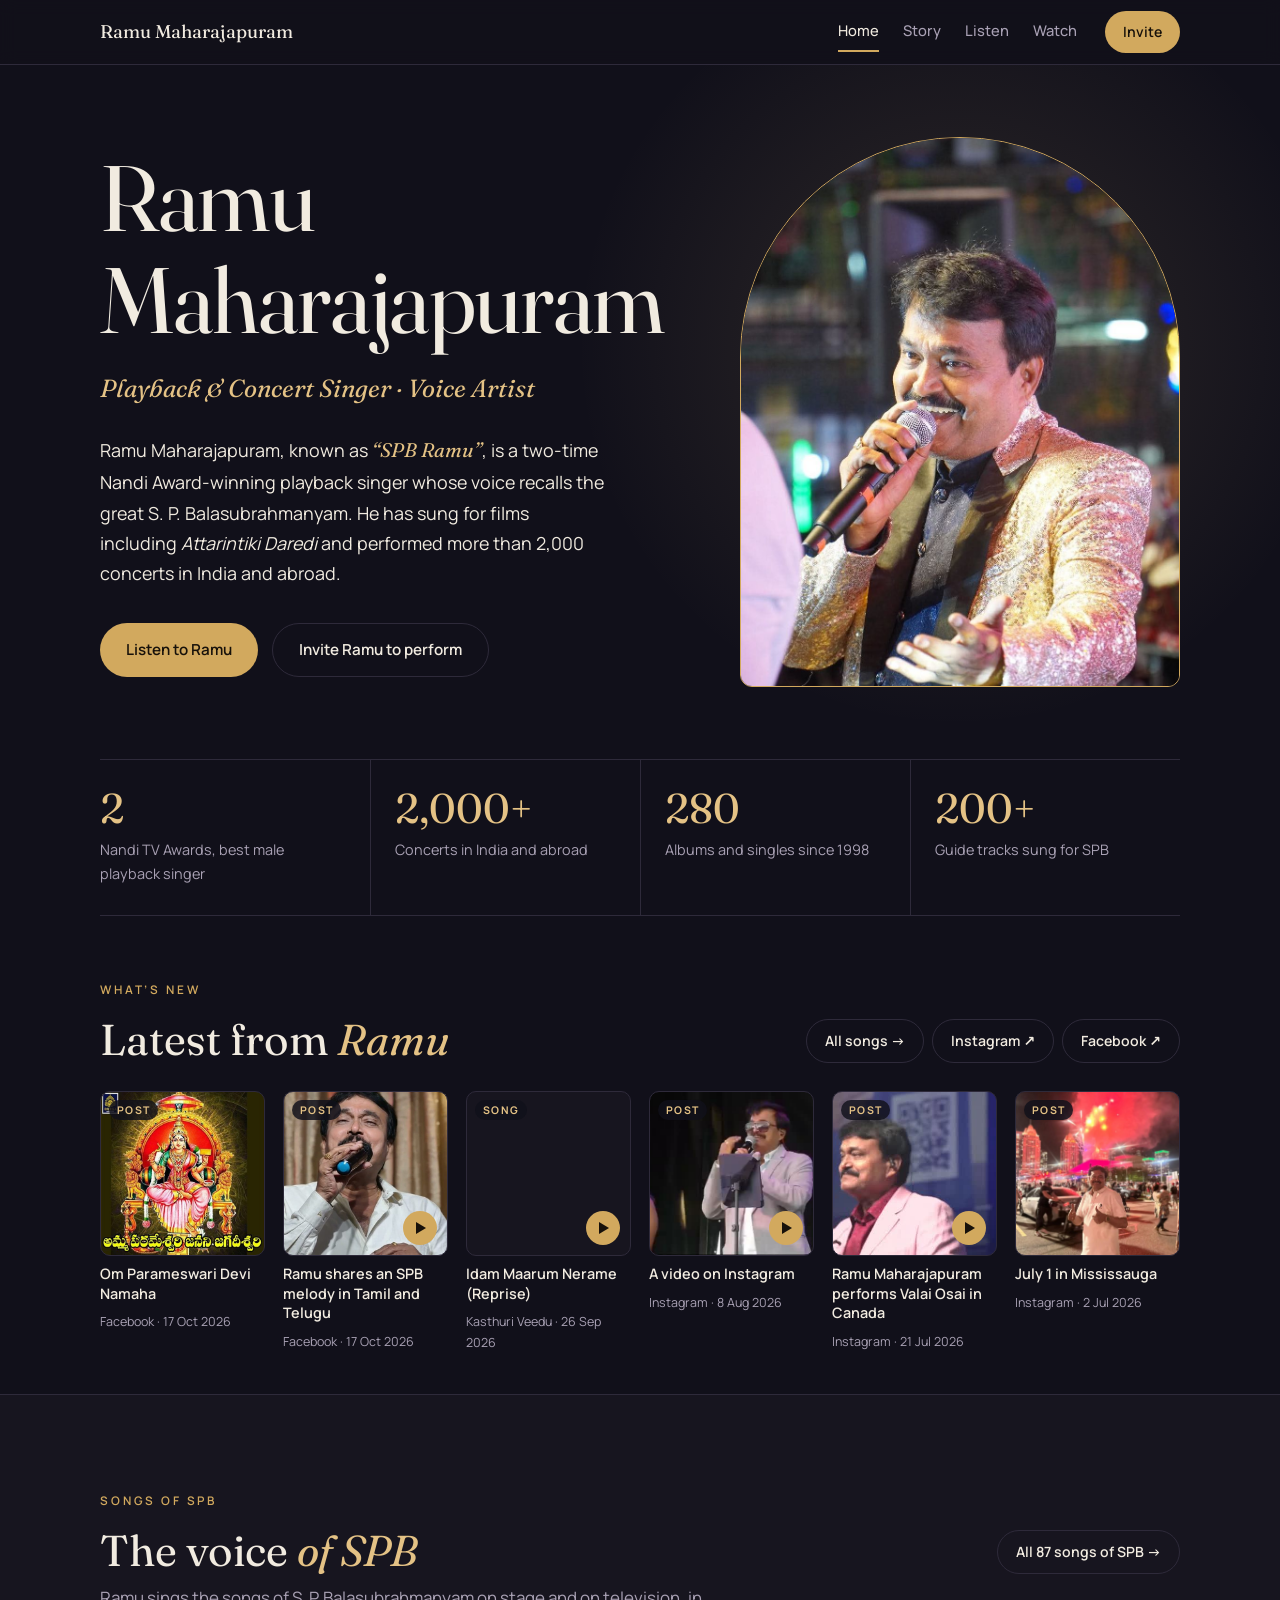
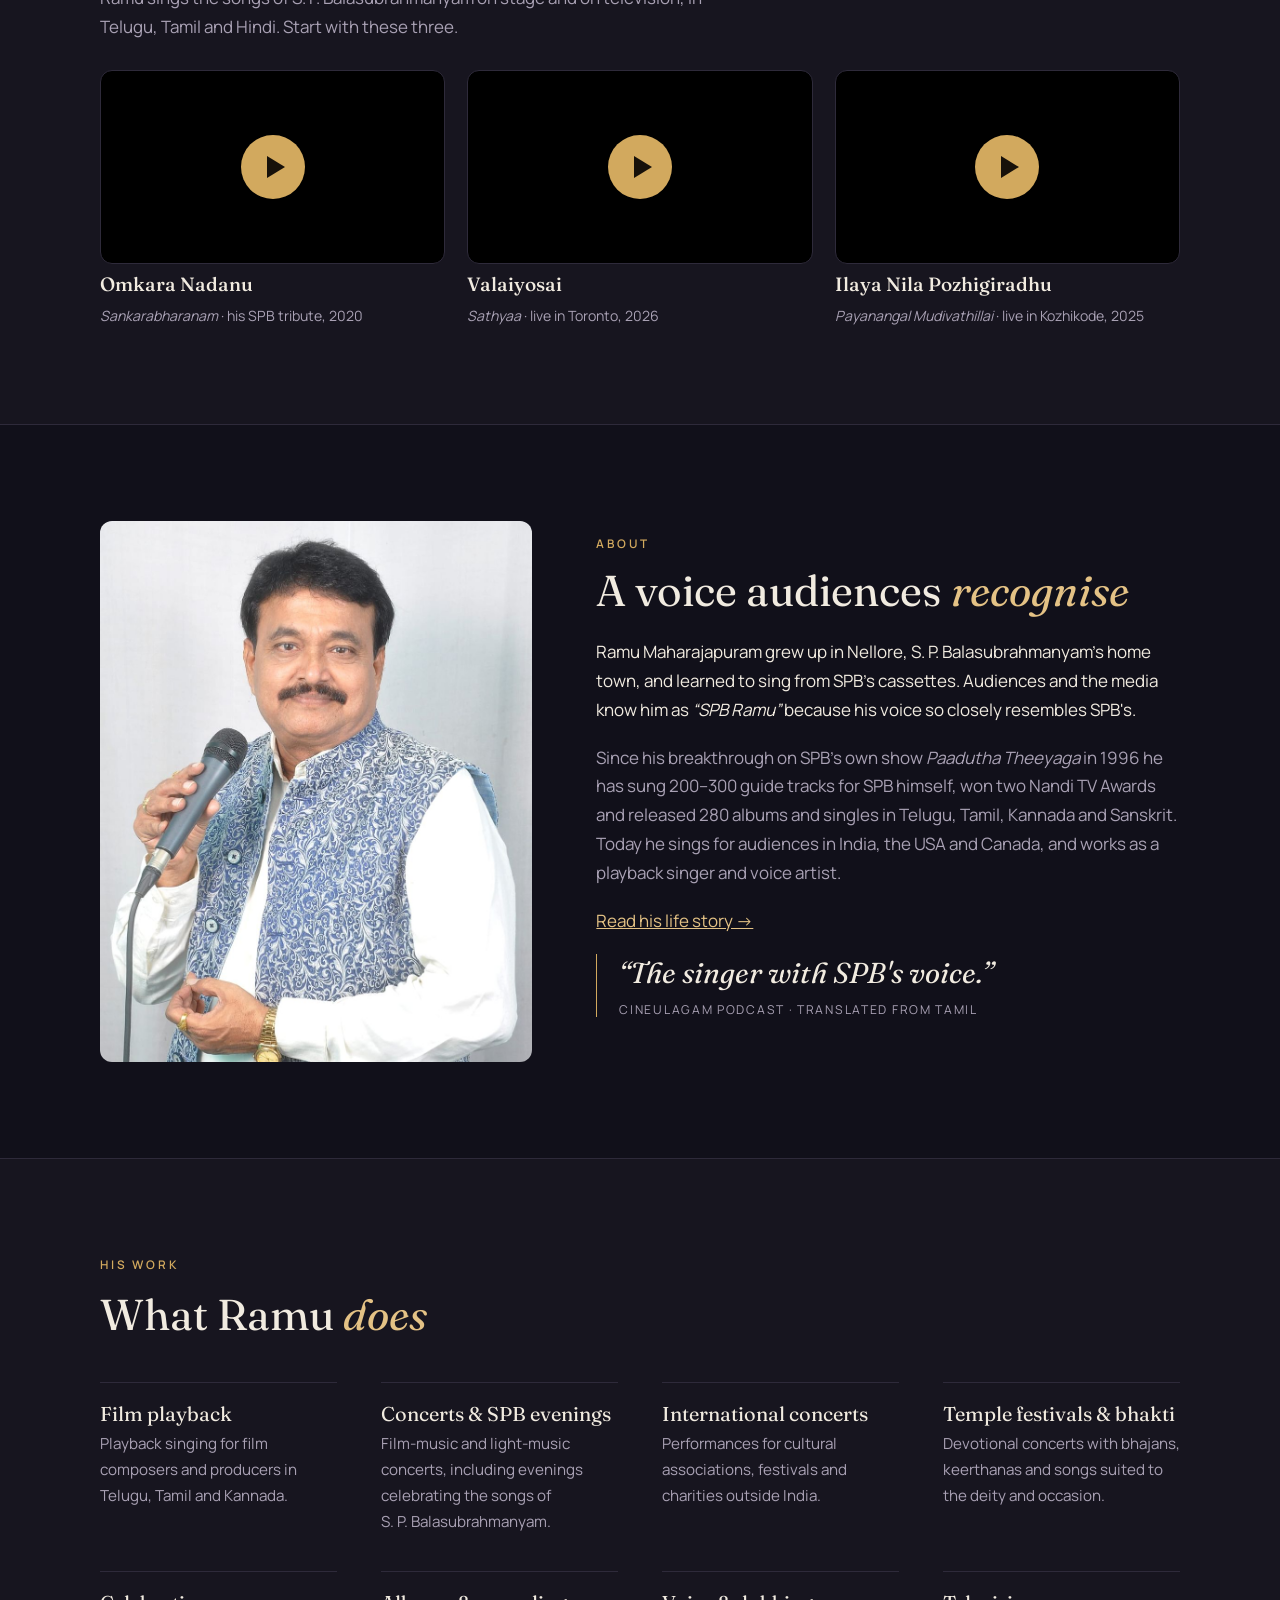
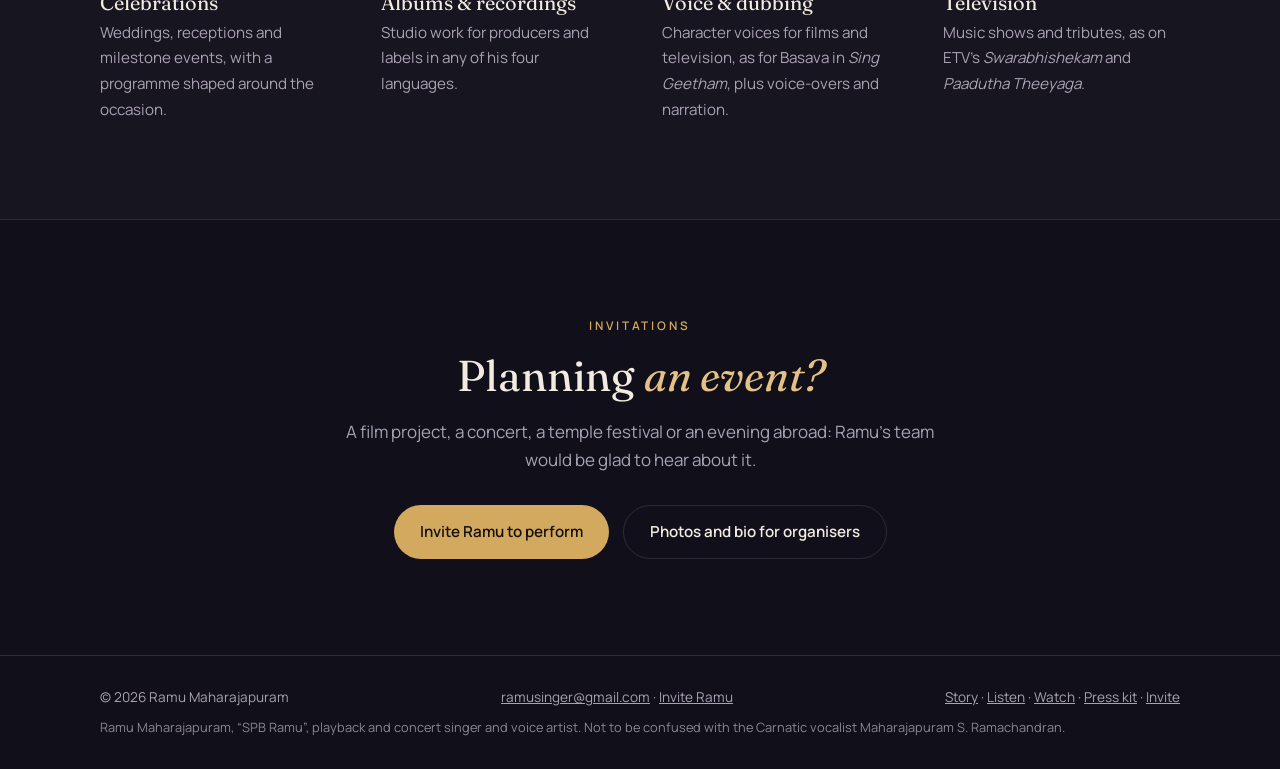
==== docs/index.html @ cd0d3cf2 "Listen → Albums: Play an album or any of its 341 YouTube-released songs in the site player; buttons " ====
<!doctype html>
<html lang="en">
<head>
<meta charset="utf-8">
<meta name="viewport" content="width=device-width, initial-scale=1, viewport-fit=cover">
<title>Ramu Maharajapuram (SPB Ramu) · Playback &amp; Concert Singer</title>
<meta name="description" content="Ramu Maharajapuram, known as “SPB Ramu”, is a two-time Nandi Award-winning playback singer whose voice recalls the great S. P. Balasubrahmanyam. He has sung for films including Attarintiki Daredi and performed more than 2,000 concerts in India and abroad.">
<link rel="canonical" href="https://ramumaharajapuram.com/">
<meta name="robots" content="index, follow, max-image-preview:large">
<meta property="og:title" content="Ramu Maharajapuram (SPB Ramu) · Playback &amp; Concert Singer">
<meta property="og:url" content="https://ramumaharajapuram.com/">
<meta property="og:site_name" content="Ramu Maharajapuram">
<meta property="og:locale" content="en_IN">
<meta property="og:description" content="Ramu Maharajapuram, known as “SPB Ramu”, is a two-time Nandi Award-winning playback singer whose voice recalls the great S. P. Balasubrahmanyam. He has sung for films including Attarintiki Daredi and performed more than 2,000 concerts in India and abroad.">
<meta name="twitter:description" content="Ramu Maharajapuram, known as “SPB Ramu”, is a two-time Nandi Award-winning playback singer whose voice recalls the great S. P. Balasubrahmanyam. He has sung for films including Attarintiki Daredi and performed more than 2,000 concerts in India and abroad.">
<meta name="twitter:card" content="summary_large_image">
<meta name="twitter:title" content="Ramu Maharajapuram (SPB Ramu) · Playback &amp; Concert Singer">
<meta name="twitter:image" content="https://ramumaharajapuram.com/media/stage-orange.jpg">
<meta property="og:type" content="website">
<meta property="og:image" content="https://ramumaharajapuram.com/media/stage-orange.jpg">
<meta name="theme-color" content="#11101a">
<link rel="icon" href="data:image/svg+xml,%3Csvg xmlns='http://www.w3.org/2000/svg' viewBox='0 0 64 64'%3E%3Crect width='64' height='64' rx='14' fill='%2311101a'/%3E%3Ctext x='32' y='43' font-family='Georgia,serif' font-size='30' text-anchor='middle' fill='%23d2a95e'%3ERM%3C/text%3E%3C/svg%3E">
<link rel="preconnect" href="https://fonts.googleapis.com">
<link rel="preconnect" href="https://fonts.gstatic.com" crossorigin>
<link href="https://fonts.googleapis.com/css2?family=Fraunces:ital,opsz,wght@0,9..144,400;0,9..144,500;1,9..144,400&family=Manrope:wght@400;500;600&family=Noto+Sans+Kannada:wght@500&family=Noto+Sans+Tamil:wght@500&family=Noto+Sans+Telugu:wght@500&display=swap" rel="stylesheet">
<link rel="stylesheet" href="site.css?v=233c1044d2">
<script type="application/ld+json">
{
  "@context": "https://schema.org",
  "@graph": [
    {
      "@type": "WebSite",
      "@id": "https://ramumaharajapuram.com/#website",
      "url": "https://ramumaharajapuram.com/",
      "name": "Ramu Maharajapuram",
      "inLanguage": "en"
    },
    {
      "@type": "Person",
      "@id": "https://ramumaharajapuram.com/#ramu",
      "name": "Ramu Maharajapuram",
      "alternateName": ["Maharajapuram Ramu", "SPB Ramu", "Singer Ramu", "M. Ramu", "రాము మహారాజపురం", "ராமு மகாராஜபுரம்"],
      "jobTitle": ["Playback singer", "Concert singer", "Voice artist"],
      "description": "Ramu Maharajapuram, known as “SPB Ramu”, is a two-time Nandi Award-winning playback singer whose voice recalls the great S. P. Balasubrahmanyam. He has sung for films including Attarintiki Daredi and performed more than 2,000 concerts in India and abroad.",
      "url": "https://ramumaharajapuram.com/",
      "image": "https://ramumaharajapuram.com/media/portrait.jpg",
      "email": "mailto:ramusinger@gmail.com",
      "homeLocation": { "@type": "Place", "name": "Chennai, Tamil Nadu, India" },
      "knowsLanguage": ["te", "ta", "kn", "sa"],
      "award": [
        "Nandi TV Award for Best Male Playback Singer, award-year 2001 (serial Mano Yagnam)",
        "Nandi TV Award for Best Male Playback Singer, award-year 2007 (title song of Thrisoolam)"
      ],
      "sameAs": [
        "https://open.spotify.com/artist/4FkR98ujjUWQRrvFCn9YeV",
        "https://music.apple.com/gb/artist/maharajapuram-ramu/1382880352",
        "https://www.jiosaavn.com/artist/maharajapuram-ramu-songs/CKus1x7BFic_",
        "https://www.jiosaavn.com/artist/ramu-maharajapuram-songs/8tLMJKNGNWk_",
        "https://www.deezer.com/artist/14754839",
        "https://music.youtube.com/channel/UCYafz75mr_9nUnjy5IqgQbA",
        "https://gaana.com/artist/maharajapuram-ramu"
      ]
    }
  ]
}
</script>
</head>
<body>

<header class="bar">
  <div class="wrap bar-inner">
    <a class="mark" href="./">Ramu Maharajapuram</a>
    <nav class="tabs" aria-label="Main">
      <a href="./" aria-current="page">Home</a>
      <a href="life-story/">Story</a>
      <a href="listen/">Listen</a>
      <a href="watch/">Watch</a>
    </nav>
    <a class="btn primary small invite-btn" href="invite/">Invite</a>
  </div>
</header>

<main id="top">
  <section class="hero">
    <div class="wrap">
      <div class="hero-grid">
        <div>
          <h1>Ramu Maharajapuram</h1>
          <p class="role">Playback &amp; Concert Singer · Voice Artist</p>
          <p class="lead hero-bio">Ramu Maharajapuram, known as <b>“SPB Ramu”</b>, is a two-time Nandi Award-winning playback singer whose voice recalls the great S.&nbsp;P.&nbsp;Balasubrahmanyam. He has sung for films including <i>Attarintiki Daredi</i> and performed more than 2,000 concerts in India and abroad.</p>
          <div class="cta">
            <a class="btn primary" href="listen/">Listen to Ramu</a>
            <a class="btn quiet" href="invite/">Invite Ramu to perform</a>
          </div>
        </div>
        <figure class="hero-photo" style="margin:0">
          <img src="media/hero.jpg" alt="Ramu Maharajapuram singing on stage in a gold sequinned jacket" width="933" height="1400" fetchpriority="high">
        </figure>
      </div>
      <div class="stats">
        <div><strong>2</strong><span>Nandi TV Awards, best male playback singer</span></div>
        <div><strong>2,000+</strong><span>Concerts in India and abroad</span></div>
        <div><strong>280</strong><span>Albums and singles since 1998</span></div>
        <div><strong>200+</strong><span>Guide tracks sung for SPB</span></div>
      </div>
    </div>
  </section>

  <!-- WHATSNEW:START -->
  <section class="whatsnew">
    <div class="wrap">
      <div class="latest-head">
        <div><p class="label">What’s new</p><h2>Latest from <em>Ramu</em></h2></div>
        <div class="social-follow"><a class="btn quiet small" href="listen/">All songs →</a><a class="btn quiet small" href="https://www.instagram.com/singerramu_/" target="_blank" rel="noopener">Instagram ↗</a><a class="btn quiet small" href="https://www.facebook.com/1462245236964183" target="_blank" rel="noopener">Facebook ↗</a></div>
      </div>
      <div class="new-grid">
        <a class="new-card" href="https://www.facebook.com/122097271893517415/posts/122097302925517415" target="_blank" rel="noopener"><span class="new-thumb" style="background-image:url(media/social/fb_122097302925517415.jpg)"><span class="new-kind">Post</span></span><span class="new-title">Om Parameswari Devi Namaha</span><span class="new-meta">Facebook · 17 Oct 2026</span></a><a class="new-card" href="https://www.facebook.com/reel/1745074573271025/" target="_blank" rel="noopener"><span class="new-thumb" style="background-image:url(media/social/fb_122097272139517415.jpg)"><span class="new-kind">Post</span><span class="latest-play"></span></span><span class="new-title">Ramu shares an SPB melody in Tamil and Telugu</span><span class="new-meta">Facebook · 17 Oct 2026</span></a><a class="new-card" href="listen/#v=oCViKY8ItSA"><span class="new-thumb" style="background-image:url(https://i.ytimg.com/vi/oCViKY8ItSA/hqdefault.jpg)"><span class="new-kind">Song</span><span class="latest-play"></span></span><span class="new-title">Idam Maarum Nerame (Reprise)</span><span class="new-meta">Kasthuri Veedu · 26 Sep 2026</span></a><a class="new-card" href="https://www.instagram.com/reel/Dbwje9szt2V/" target="_blank" rel="noopener" data-embed="https://www.instagram.com/reel/Dbwje9szt2V/embed/" data-where="Instagram"><span class="new-thumb" style="background-image:url(media/social/ig_18096406175028580.jpg)"><span class="new-kind">Post</span><span class="latest-play"></span></span><span class="new-title">A video on Instagram</span><span class="new-meta">Instagram · 8 Aug 2026</span></a><a class="new-card" href="https://www.instagram.com/reel/DbEk4ZHMzhq/" target="_blank" rel="noopener" data-embed="https://www.instagram.com/reel/DbEk4ZHMzhq/embed/" data-where="Instagram"><span class="new-thumb" style="background-image:url(media/social/ig_17890402587604595.jpg)"><span class="new-kind">Post</span><span class="latest-play"></span></span><span class="new-title">Ramu Maharajapuram performs Valai Osai in Canada</span><span class="new-meta">Instagram · 21 Jul 2026</span></a><a class="new-card" href="https://www.instagram.com/p/DaSsKYfjqcY/" target="_blank" rel="noopener" data-embed="https://www.instagram.com/p/DaSsKYfjqcY/embed/" data-where="Instagram"><span class="new-thumb" style="background-image:url(media/social/ig_18089646791378428.jpg)"><span class="new-kind">Post</span></span><span class="new-title">July 1 in Mississauga</span><span class="new-meta">Instagram · 2 Jul 2026</span></a>
      </div>
    </div>
    <dialog class="social-player" id="social-player" aria-label="Post">
      <div class="social-player-bar"><a id="social-open" target="_blank" rel="noopener">Open ↗</a><button type="button" id="social-close">Close</button></div>
      <div class="social-player-frame" id="social-frame"></div>
    </dialog>
    <script>
    (() => {
      // Tapping an Instagram card opens Instagram's own player here; nothing loads from Instagram until then.
      const dlg = document.getElementById('social-player'), frame = document.getElementById('social-frame'), open = document.getElementById('social-open');
      if (!dlg.showModal) return;
      const shut = () => { frame.replaceChildren(); dlg.close(); };
      document.querySelectorAll('.new-card[data-embed]').forEach((a) => a.addEventListener('click', (e) => {
        e.preventDefault();
        if (window.RP) RP.pause();
        document.querySelectorAll('main video').forEach((v) => v.pause());
        const f = document.createElement('iframe');
        f.src = a.dataset.embed; f.title = a.dataset.where + ' post'; f.allow = 'autoplay; encrypted-media; picture-in-picture; fullscreen'; f.allowFullscreen = true;
        frame.replaceChildren(f); open.href = a.href; open.textContent = 'Open on ' + a.dataset.where + ' ↗';
        dlg.showModal();
      }));
      document.getElementById('social-close').addEventListener('click', shut);
      dlg.addEventListener('click', (e) => { if (e.target === dlg) shut(); });
      dlg.addEventListener('cancel', () => frame.replaceChildren());
    })();
    </script>
  </section>
  <!-- WHATSNEW:END -->

  <section class="spb-feature alt">
    <div class="wrap">
      <div class="latest-head">
        <div><p class="label">Songs of SPB</p><h2>The voice <em>of SPB</em></h2></div>
        <a class="btn quiet small" href="listen/">All 87 songs of SPB →</a>
      </div>
      <p class="lead">Ramu sings the songs of S.&nbsp;P.&nbsp;Balasubrahmanyam on stage and on television, in Telugu, Tamil and Hindi. Start with these three.</p>
      <div class="spb-grid">
        <a class="spb-card" href="listen/#v=DG4554YndKQ" data-i="0"><span class="spb-thumb" style="background-image:url(https://i.ytimg.com/vi/DG4554YndKQ/hqdefault.jpg)"><span class="big-play"></span></span><span class="spb-title">Omkara Nadanu</span><span class="spb-meta"><i>Sankarabharanam</i> · his SPB tribute, 2020</span></a>
        <a class="spb-card" href="listen/#v=8UJLWqp2Ues" data-i="1"><span class="spb-thumb" style="background-image:url(https://i.ytimg.com/vi/8UJLWqp2Ues/hqdefault.jpg)"><span class="big-play"></span></span><span class="spb-title">Valaiyosai</span><span class="spb-meta"><i>Sathyaa</i> · live in Toronto, 2026</span></a>
        <a class="spb-card" href="listen/#v=7xsVZ9crwfE" data-i="2"><span class="spb-thumb" style="background-image:url(https://i.ytimg.com/vi/7xsVZ9crwfE/hqdefault.jpg)"><span class="big-play"></span></span><span class="spb-title">Ilaya Nila Pozhigiradhu</span><span class="spb-meta"><i>Payanangal Mudivathillai</i> · live in Kozhikode, 2025</span></a>
      </div>
    </div>
    <script>
    (() => {
      // Play the three featured songs in the site player (it keeps playing across pages).
      const SONGS = [
        { id: 'DG4554YndKQ', t: 'Omkara Nadanu', a: 'Sankarabharanam · SPB tribute, 2020', l: { ytmusic: 'https://music.youtube.com/watch?v=DG4554YndKQ' } },
        { id: '8UJLWqp2Ues', t: 'Valaiyosai', a: 'Sathyaa · Live in Toronto, 2026', l: { ytmusic: 'https://music.youtube.com/watch?v=8UJLWqp2Ues' } },
        { id: '7xsVZ9crwfE', t: 'Ilaya Nila Pozhigiradhu', a: 'Payanangal Mudivathillai · Live in Kozhikode, 2025', l: { ytmusic: 'https://music.youtube.com/watch?v=7xsVZ9crwfE' } }
      ];
      document.querySelectorAll('.spb-card').forEach((a) => a.addEventListener('click', (e) => {
        if (!window.RP) return;
        e.preventDefault();
        RP.play(SONGS, +a.dataset.i);
      }));
    })();
    </script>
  </section>

  <section id="about">
    <div class="wrap about">
      <div class="about-photo">
        <img src="media/portrait.jpg" alt="Studio portrait of Ramu Maharajapuram holding a microphone" width="929" height="1400" loading="lazy">
      </div>
      <div>
        <p class="label">About</p>
        <h2>A voice audiences <em>recognise</em></h2>
        <p style="margin-top:24px">Ramu Maharajapuram grew up in Nellore, S.&nbsp;P.&nbsp;Balasubrahmanyam's home town, and learned to sing from SPB's cassettes. Audiences and the media know him as <i>“SPB Ramu”</i> because his voice so closely resembles SPB's.</p>
        <p class="muted">Since his breakthrough on SPB's own show <i>Paadutha Theeyaga</i> in 1996 he has sung 200–300 guide tracks for SPB himself, won two Nandi TV Awards and released 280 albums and singles in Telugu, Tamil, Kannada and Sanskrit. Today he sings for audiences in India, the USA and Canada, and works as a playback singer and voice artist.</p>
        <p class="muted"><a href="life-story/">Read his life story →</a></p>
        <p class="pull">“The singer with SPB's voice.”<small>Cineulagam Podcast · translated from Tamil</small></p>
      </div>
    </div>
  </section>

  <section class="alt">
    <div class="wrap">
      <p class="label">His work</p>
      <h2>What Ramu <em>does</em></h2>
      <div class="perf">
        <!-- SERVICES:START --><article><h3>Film playback</h3><p>Playback singing for film composers and producers in Telugu, Tamil and Kannada.</p></article><article><h3>Concerts &amp; SPB evenings</h3><p>Film-music and light-music concerts, including evenings celebrating the songs of S.&nbsp;P.&nbsp;Balasubrahmanyam.</p></article><article><h3>International concerts</h3><p>Performances for cultural associations, festivals and charities outside India.</p></article><article><h3>Temple festivals &amp; bhakti</h3><p>Devotional concerts with bhajans, keerthanas and songs suited to the deity and occasion.</p></article><article><h3>Celebrations</h3><p>Weddings, receptions and milestone events, with a programme shaped around the occasion.</p></article><article><h3>Albums &amp; recordings</h3><p>Studio work for producers and labels in any of his four languages.</p></article><article><h3>Voice &amp; dubbing</h3><p>Character voices for films and television, as for Basava in <i>Sing Geetham</i>, plus voice-overs and narration.</p></article><article><h3>Television</h3><p>Music shows and tributes, as on ETV&rsquo;s <i>Swarabhishekam</i> and <i>Paadutha Theeyaga</i>.</p></article><!-- SERVICES:END -->
      </div>
    </div>
  </section>

  <section class="cta-band">
    <div class="wrap">
      <p class="label">Invitations</p>
      <h2>Planning <em>an event?</em></h2>
      <p class="lead">A film project, a concert, a temple festival or an evening abroad: Ramu's team would be glad to hear about it.</p>
      <div class="cta">
        <a class="btn primary" href="invite/">Invite Ramu to perform</a>
        <a class="btn quiet" href="invite/#press">Photos and bio for organisers</a>
      </div>
    </div>
  </section>
</main>

<footer>
  <div class="wrap">
    <span>© <span id="yr">2026</span> Ramu Maharajapuram</span>
    <span><a href="mailto:ramusinger@gmail.com">ramusinger@gmail.com</a> · <a href="invite/">Invite Ramu</a></span>
    <span><a href="life-story/">Story</a> · <a href="listen/">Listen</a> · <a href="watch/">Watch</a> · <a href="invite/#press">Press kit</a> · <a href="invite/">Invite</a></span>
    <span class="disamb">Ramu Maharajapuram, “SPB Ramu”, playback and concert singer and voice artist. Not to be confused with the Carnatic vocalist Maharajapuram S. Ramachandran.</span>
  </div>
</footer>

<script src="app.js?v=c179511a2b"></script>
<script>
document.getElementById('yr').textContent = new Date().getFullYear();
</script>
<script src="news-config.js?v=1198b047ef"></script>
<script src="news.js?v=185da6b54f" defer></script>
</body>
</html>
---- docs/site.css ----
/* Layout: an artist's official page. Quiet night palette, real stage photography leads, the artist is introduced before any invitation. Gold used sparingly. */
:root {
  --night: #11101a;
  --night-2: #17151f;
  --panel: #1e1b28;
  --line: #2e2a3a;
  --text: #f1ebe0;
  --muted: #a9a1b4;
  --gold: #d2a95e;
  --gold-hi: #e4c285;
  --on-gold: #17110a;
  --display: "Fraunces", Georgia, "Times New Roman", serif;
  --body: "Manrope", system-ui, -apple-system, "Segoe UI", sans-serif;
  --radius: 12px;
  color-scheme: dark;
}
* { box-sizing: border-box; }
html { scroll-behavior: smooth; scroll-padding-top: 76px; }
@media (prefers-reduced-motion: reduce) { html { scroll-behavior: auto; } * { transition: none !important; } }
body { margin: 0; background: var(--night); color: var(--text); font: 17px/1.7 var(--body); -webkit-font-smoothing: antialiased; }
img, video { max-width: 100%; height: auto; display: block; }
a { color: var(--gold-hi); }
a:focus-visible, button:focus-visible { outline: 2px solid var(--gold-hi); outline-offset: 3px; border-radius: 6px; }
.wrap { max-width: 1120px; margin: 0 auto; padding-inline: 20px; }
h1, h2, h3 { font-family: var(--display); font-weight: 400; line-height: 1.1; margin: 0; text-wrap: balance; }
h2 { font-size: clamp(1.9rem, 4vw, 2.7rem); }
h2 em { font-style: italic; color: var(--gold-hi); }
.label { font-size: .74rem; letter-spacing: .24em; text-transform: uppercase; color: var(--gold); font-weight: 600; margin: 0 0 16px; }
.lead { color: var(--muted); max-width: 62ch; margin: 18px 0 0; }
section { padding-block: 96px; }
.alt { background: var(--night-2); border-block: 1px solid var(--line); }

/* BAR */
.bar { position: sticky; top: env(safe-area-inset-top, 0px); z-index: 20; background: rgba(17,16,26,.94); backdrop-filter: blur(8px); border-bottom: 1px solid var(--line); }
.bar-inner { display: flex; align-items: center; justify-content: space-between; gap: 12px; height: 64px; }
.mark { font-family: var(--display); font-size: 1.15rem; color: var(--text); text-decoration: none; white-space: nowrap; overflow: hidden; text-overflow: ellipsis; min-width: 0; }
.bar-links { display: flex; align-items: center; gap: 24px; }
.bar-links a.plain { color: var(--muted); text-decoration: none; font-size: .9rem; }
.bar-links a.plain:hover { color: var(--text); }

.btn { display: inline-flex; align-items: center; gap: 10px; padding: 13px 26px; border-radius: 999px; font-weight: 600; text-decoration: none; font-size: .95rem; transition: background .15s, border-color .15s; white-space: nowrap; }
.btn.primary { background: var(--gold); color: var(--on-gold); }
.btn.primary:hover { background: var(--gold-hi); }
.btn.quiet { border: 1px solid var(--line); color: var(--text); }
.btn.quiet:hover { border-color: var(--gold); }
.btn.small { padding: 9px 18px; font-size: .88rem; }

/* HERO */
.hero { padding-block: 72px 0; position: relative; overflow: hidden; }
.hero::before { content: ""; position: absolute; right: -10%; top: -20%; width: 900px; height: 900px;
  background: radial-gradient(circle, rgba(228,194,133,.14), transparent 60%); pointer-events: none; }
.hero-grid { position: relative; display: grid; grid-template-columns: 1.15fr 1fr; gap: 56px; align-items: center; }
.hero-grid > * { min-width: 0; }
.hero h1 { font-size: clamp(3rem, 7.5vw, 5.8rem); letter-spacing: -.015em; }
.hero .role { font-family: var(--display); font-style: italic; font-size: clamp(1.2rem, 2.4vw, 1.55rem); color: var(--gold-hi); margin: 16px 0 0; }
.hero .known { margin: 24px 0 0; color: var(--text); font-size: 1.05rem; }
.hero .known b { font-family: var(--display); font-weight: 400; font-style: italic; color: var(--gold-hi); font-size: 1.2em; }
.hero .lead { margin-top: 12px; }
.hero .cta { display: flex; gap: 14px; flex-wrap: wrap; margin-top: 34px; }
.hero-photo { position: relative; justify-self: end; width: min(440px, 100%); }
.hero-photo img { width: 100%; aspect-ratio: 4/5; object-fit: cover; object-position: 50% 62%; border-radius: 220px 220px var(--radius) var(--radius); border: 1px solid var(--gold); }
.hero-photo figcaption { position: absolute; right: 16px; bottom: 14px; font-size: .74rem; color: var(--muted); background: rgba(17,16,26,.75); padding: 4px 10px; border-radius: 999px; }

.stats { position: relative; margin-top: 72px; display: grid; grid-template-columns: repeat(4, 1fr); border-top: 1px solid var(--line); border-bottom: 1px solid var(--line); }
.stats div { padding: 28px 24px; border-left: 1px solid var(--line); }
.stats div:first-child { border-left: 0; padding-left: 0; }
.stats strong { display: block; font-family: var(--display); font-weight: 400; font-size: clamp(1.9rem, 3.4vw, 2.6rem); line-height: 1; color: var(--gold-hi); font-variant-numeric: tabular-nums; }
.stats span { display: block; margin-top: 8px; color: var(--muted); font-size: .9rem; }

/* ABOUT */
.about { display: grid; grid-template-columns: 1fr 1.35fr; gap: 64px; align-items: center; }
.about > * { min-width: 0; }
.about-photo img { width: 100%; aspect-ratio: 4/5; object-fit: cover; object-position: 50% 15%; border-radius: var(--radius); }
.about p { margin: 0 0 1.1em; }
.about p.muted { color: var(--muted); }
.pull { font-family: var(--display); font-style: italic; font-size: clamp(1.4rem, 2.6vw, 1.8rem); line-height: 1.3; margin: 28px 0 0; padding-left: 22px; border-left: 1px solid var(--gold); }
.pull small { display: block; margin-top: 10px; font-family: var(--body); font-style: normal; font-size: .76rem; letter-spacing: .14em; text-transform: uppercase; color: var(--muted); }

/* LANGUAGES */
.langs { display: grid; grid-template-columns: repeat(3, 1fr); gap: 24px; margin-top: 48px; }
.lang { background: var(--night); border: 1px solid var(--line); border-radius: var(--radius); padding: 32px 28px; min-width: 0; display: flex; flex-direction: column; }
.lang .script { font-size: 2.6rem; line-height: 1.2; color: var(--gold-hi); }
.lang .script.te { font-family: "Noto Sans Telugu", var(--display); }
.lang .script.ta { font-family: "Noto Sans Tamil", var(--display); }
.lang .script.kn { font-family: "Noto Sans Kannada", var(--display); }
.lang h3 { font-size: 1.5rem; margin: 6px 0 4px; }
.lang .tagline { color: var(--muted); font-size: .95rem; margin: 0 0 22px; }
.lang h4 { font-size: .72rem; letter-spacing: .2em; text-transform: uppercase; color: var(--gold); font-weight: 600; margin: 20px 0 8px; }
.lang ul { list-style: none; margin: 0; padding: 0; display: grid; gap: 6px; }
.lang li { font-size: .95rem; }
.lang li i { color: var(--muted); }
.lang .more { margin-top: auto; padding-top: 24px; }
.lang .more a { font-size: .9rem; text-decoration: none; }
.lang .more a:hover { text-decoration: underline; }

/* WATCH */
.watch-row { display: grid; grid-template-columns: repeat(3, 1fr); gap: 24px; margin-top: 44px; }
.watch-tall { display: grid; grid-template-columns: repeat(4, 1fr); gap: 20px; }
.row-title { font-size: 1.4rem; margin: 56px 0 20px; }
.clip { margin: 0; min-width: 0; }
.clip video { width: 100%; background: #000; border-radius: var(--radius); border: 1px solid var(--line); }
.clip.tall video { aspect-ratio: 9/16; object-fit: cover; }
.clip.std video { aspect-ratio: 16/9; object-fit: contain; }
.ext.tall .thumb { aspect-ratio: 9/16; background-position: center 30%; }
.clip figcaption { margin-top: 12px; font-size: .95rem; }
.clip figcaption small { display: block; color: var(--muted); font-size: .85rem; }
.ext { display: flex; flex-direction: column; gap: 12px; text-decoration: none; color: var(--text); min-width: 0; }
.ext .thumb { aspect-ratio: 16/9; border-radius: var(--radius); border: 1px solid var(--line); background: center 25%/cover no-repeat; position: relative; overflow: hidden; transition: border-color .15s; }
.ext .thumb::after { content: ""; position: absolute; inset: 0; background: linear-gradient(180deg, transparent 40%, rgba(17,16,26,.85)); }
.ext:hover .thumb { border-color: var(--gold); }
.ext .badge { position: absolute; left: 14px; bottom: 12px; z-index: 1; font-size: .78rem; letter-spacing: .12em; text-transform: uppercase; color: var(--gold-hi); font-weight: 600; }
.ext .cap small { display: block; color: var(--muted); font-size: .85rem; }
.more-links { display: flex; flex-wrap: wrap; gap: 10px; margin-top: 36px; align-items: center; }
.more-links span { color: var(--muted); font-size: .9rem; margin-right: 6px; }

/* GALLERY */
.gallery { columns: 3 260px; column-gap: 16px; margin-top: 44px; }
.gallery figure { break-inside: avoid; margin: 0 0 16px; position: relative; }
.gallery button { -webkit-appearance: none; appearance: none; all: unset; cursor: zoom-in; display: block; width: 100%; border-radius: var(--radius); overflow: hidden; }
.gallery button:focus-visible { outline: 2px solid var(--gold-hi); outline-offset: 3px; }
.gallery img { width: 100%; transition: transform .4s; }
.gallery button:hover img { transform: scale(1.03); }
.gallery figcaption { font-size: .85rem; color: var(--muted); margin-top: 8px; }

/* LEGENDS + HONOURS */
.split { display: grid; grid-template-columns: 1fr 1.3fr; gap: 64px; align-items: start; }
.split > * { min-width: 0; }
.names { list-style: none; padding: 0; margin: 28px 0 0; display: grid; gap: 0; border-top: 1px solid var(--line); }
.names li { font-family: var(--display); font-size: 1.3rem; padding: 12px 0; border-bottom: 1px solid var(--line); }
.mosaic { display: grid; grid-template-columns: repeat(3, 1fr); gap: 12px; }
.mosaic button { -webkit-appearance: none; appearance: none; all: unset; cursor: zoom-in; display: block; border-radius: 10px; overflow: hidden; }
.mosaic button:focus-visible { outline: 2px solid var(--gold-hi); outline-offset: 3px; }
.mosaic img { width: 100%; aspect-ratio: 1; object-fit: cover; object-position: 50% 25%; transition: transform .4s; }
.mosaic button:hover img { transform: scale(1.04); }
.mosaic .wide { grid-column: span 2; }
.mosaic .wide img { aspect-ratio: 2/1; }
.mosaic .full { grid-column: 1 / -1; }
.mosaic .full img { aspect-ratio: 3/1; object-position: 50% 30%; }
.honours { display: grid; grid-template-columns: repeat(3, 1fr); gap: 24px; margin-top: 44px; }
.honour { margin: 0; min-width: 0; }
.honour button { -webkit-appearance: none; appearance: none; all: unset; cursor: zoom-in; display: block; border-radius: var(--radius); overflow: hidden; }
.honour img { width: 100%; aspect-ratio: 4/3; object-fit: cover; object-position: 50% 25%; }
.honour figcaption { margin-top: 12px; color: var(--muted); font-size: .92rem; }
.award { display: grid; grid-template-columns: auto 1fr; gap: 24px; align-items: center; padding: 28px; border: 1px solid var(--gold); border-radius: var(--radius); margin-top: 32px; }
.award strong { font-family: var(--display); font-weight: 400; font-size: 2.4rem; color: var(--gold-hi); line-height: 1; }
.award p { margin: 0; }
.award p small { display: block; color: var(--muted); }

/* WORLD */
.places { display: flex; flex-wrap: wrap; gap: 10px 28px; margin: 28px 0 0; padding: 0; list-style: none; }
.places li { font-family: var(--display); font-size: 1.6rem; }
.places li::after { content: "·"; color: var(--gold); margin-left: 28px; }
.places li:last-child::after { content: ""; }
.notes { list-style: none; padding: 0; margin: 32px 0 0; display: grid; gap: 16px; }
.notes li { padding-left: 22px; position: relative; color: var(--muted); }
.notes li::before { content: ""; position: absolute; left: 0; top: .75em; width: 8px; height: 1px; background: var(--gold); }
.notes strong { color: var(--text); font-weight: 600; }
.world-photo img { width: 100%; border-radius: var(--radius); }
.world-photo figcaption { margin-top: 10px; color: var(--muted); font-size: .88rem; }

/* PERFORMANCES */
.perf { display: grid; grid-template-columns: repeat(4, minmax(0, 1fr)); gap: 36px 44px; margin-top: 44px; }
.perf article { min-width: 0; border-top: 1px solid var(--line); padding-top: 20px; }
.perf h3 { font-size: 1.25rem; margin-bottom: 6px; }
.perf p { margin: 0; color: var(--muted); font-size: .95rem; }

/* INVITE */
.invite { display: grid; grid-template-columns: 1fr 1.1fr; gap: 64px; align-items: center; }
.invite > * { min-width: 0; }
.invite-photo img { width: 100%; aspect-ratio: 1/1; object-fit: cover; object-position: 40% 30%; border-radius: var(--radius); }
.steps { list-style: none; padding: 0; margin: 28px 0 0; counter-reset: s; display: grid; gap: 20px; }
.steps li { counter-increment: s; display: grid; grid-template-columns: 40px 1fr; gap: 8px; }
.steps li::before { content: counter(s, upper-roman) "."; font-family: var(--display); font-style: italic; color: var(--gold); font-size: 1.2rem; }
.steps h3 { font-size: 1.15rem; margin-bottom: 2px; }
.steps p { margin: 0; color: var(--muted); font-size: .95rem; }
.invite .btn { margin-top: 32px; }
.invite .note { color: var(--muted); font-size: .85rem; margin-top: 12px; }

.contact { margin-top: 36px; padding-top: 28px; border-top: 1px solid var(--line); }
.contact-title { font-size: .74rem; letter-spacing: .24em; text-transform: uppercase; color: var(--gold); font-weight: 600; margin: 0 0 14px; }
.contact ul { list-style: none; margin: 0; padding: 0; display: grid; gap: 10px; }
.contact li { display: grid; grid-template-columns: 96px 1fr; gap: 12px; align-items: baseline; }
.contact li span { color: var(--muted); font-size: .88rem; }
.contact a { font-family: var(--display); font-size: 1.2rem; text-decoration: none; overflow-wrap: anywhere; }
.contact a:hover { text-decoration: underline; }
footer a { color: var(--muted); }
footer { border-top: 1px solid var(--line); padding-block: 30px; color: var(--muted); font-size: .85rem; }
footer .wrap { display: flex; flex-wrap: wrap; gap: 8px 24px; justify-content: space-between; }

/* LIGHTBOX */
dialog.lb { padding: 0; border: 0; background: transparent; max-width: 94vw; max-height: 92vh; }
dialog.lb::backdrop { background: rgba(8,7,12,.92); }
dialog.lb img { max-width: 94vw; max-height: 84vh; width: auto; border-radius: 8px; }
dialog.lb p { color: var(--muted); text-align: center; margin: 10px 0 0; font-size: .9rem; }
dialog.lb button { position: fixed; top: 16px; right: 16px; background: var(--panel); color: var(--text); border: 1px solid var(--line); border-radius: 999px; padding: 8px 16px; font: 600 .9rem var(--body); cursor: pointer; }

@media (max-width: 900px) {
  .hero-grid, .about, .split, .invite { grid-template-columns: 1fr; gap: 40px; }
  .hero-photo { justify-self: center; order: -1; width: min(340px, 100%); }
  .stats { grid-template-columns: 1fr 1fr; }
  .stats div:nth-child(3) { border-left: 0; padding-left: 0; }
  .stats div:nth-child(n+3) { border-top: 1px solid var(--line); }
  .langs { grid-template-columns: 1fr; }
  .watch-row, .perf, .honours { grid-template-columns: 1fr 1fr; }
  .about-photo { max-width: 420px; }
}
@media (max-width: 560px) {
  body { font-size: 16px; }
  .bar-links a.plain { display: none; }
  .hero { padding-top: 40px; }
  .hero h1, .hero .role, .hero .known, .hero .lead { text-align: center; }
  .hero .lead { margin-inline: auto; }
  .hero .cta { justify-content: center; }
  section { padding-block: 68px; }
  .stats div { padding: 20px 14px; }
  .stats div:nth-child(2), .stats div:nth-child(4) { padding-right: 0; }
  .watch-row, .perf, .honours { grid-template-columns: 1fr; }
  .watch-tall { grid-template-columns: none; grid-auto-flow: column; grid-auto-columns: 72%; gap: 14px; overflow-x: auto; scroll-snap-type: x mandatory; margin-inline: -20px; padding-inline: 20px; scroll-padding-inline: 20px; padding-bottom: 6px; scrollbar-width: none; }
  .watch-tall::-webkit-scrollbar { display: none; }
  .watch-tall > * { scroll-snap-align: start; }
  .places li { font-size: 1.3rem; }
  .places li::after { margin-left: 18px; }
  .award { grid-template-columns: 1fr; gap: 10px; }
}
.tour { list-style: none; padding: 0; margin: 18px 0 8px; border-top: 1px solid var(--line); }
.tour li { display: grid; grid-template-columns: 110px 1fr; gap: 16px; padding: 12px 0; border-bottom: 1px solid var(--line); }
.tour time { color: var(--gold-hi); font-variant-numeric: tabular-nums; font-size: .92rem; }
.award a { color: var(--gold-hi); }
footer .disamb { flex-basis: 100%; font-size: .8rem; opacity: .8; }

/* LIFE STORY */
.story-hero { padding-block: 64px 40px; }
.story-hero-grid { display: grid; grid-template-columns: 1.4fr 1fr; gap: 56px; align-items: center; }
.story-hero-grid > * { min-width: 0; }
.story-hero h1 { font-size: clamp(2.3rem, 5.5vw, 4rem); }
.story-hero h1 em { font-style: italic; color: var(--gold-hi); }
.story-portrait { margin: 0; justify-self: end; width: min(340px, 100%); }
.story-portrait img { width: 100%; aspect-ratio: 4/5; object-fit: cover; object-position: 50% 12%; border-radius: 200px 200px var(--radius) var(--radius); border: 1px solid var(--gold); }
.crumbs { font-size: .85rem; color: var(--muted); margin-bottom: 28px; }
.crumbs a { color: var(--muted); }
.crumbs span { margin-inline: 6px; }
.legend { color: var(--muted); font-size: .9rem; margin-top: 22px; }
.tag { display: inline-block; font-size: .7rem; letter-spacing: .12em; text-transform: uppercase; font-weight: 600; padding: 2px 9px; border-radius: 999px; vertical-align: 1px; }
.tag.own { border: 1px solid var(--gold); color: var(--gold-hi); }
.timeline-wrap { padding-block: 24px 96px; }
.timeline { list-style: none; margin: 0; padding: 0; position: relative; }
.timeline::before { content: ""; position: absolute; left: 150px; top: 8px; bottom: 8px; width: 1px; background: var(--line); }
.timeline .era { padding: 56px 0 18px 186px; }
.timeline .era:first-child { padding-top: 16px; }
.timeline .era h2 { font-size: clamp(1.6rem, 3vw, 2.1rem); }
.timeline .event { display: grid; grid-template-columns: 150px 1fr; gap: 36px; padding: 12px 0; position: relative; }
.timeline .event::before { content: ""; position: absolute; left: 145px; top: 30px; width: 11px; height: 11px; border-radius: 50%; background: var(--night); border: 1px solid var(--gold); }
.timeline .event.key::before { background: var(--gold); box-shadow: 0 0 0 5px rgba(210,169,94,.18); }
.timeline time { text-align: right; padding-top: 22px; padding-right: 22px; color: var(--gold-hi); font-family: var(--display); font-size: 1.05rem; font-variant-numeric: tabular-nums; }
.timeline .card { background: var(--night-2); border: 1px solid var(--line); border-radius: var(--radius); padding: 20px 24px; min-width: 0; }
.timeline .event.key .card { border-color: rgba(210,169,94,.5); }
.timeline h3 { font-size: 1.3rem; margin-bottom: 8px; }
.timeline .card p { margin: 0; }
.timeline .card p + p { margin-top: 12px; }
.timeline .src { font-size: .82rem; color: var(--muted); }
.timeline .src a { color: var(--muted); }
.timeline .src a:hover { color: var(--gold-hi); }
.story-end { margin: 72px auto 0; max-width: 720px; text-align: center; }
.story-end .pull { border-left: 0; padding-left: 0; }
.story-end .cta { display: flex; gap: 14px; justify-content: center; flex-wrap: wrap; margin-top: 32px; }
@media (max-width: 900px) {
  .story-hero-grid { grid-template-columns: 1fr; gap: 32px; }
  .story-portrait { justify-self: start; width: min(260px, 70%); order: -1; }
}
@media (max-width: 640px) {
  .timeline::before { left: 6px; }
  .timeline .era { padding-left: 28px; }
  .timeline .event { grid-template-columns: 1fr; gap: 6px; padding-left: 28px; }
  .timeline .event::before { left: 1px; top: 7px; }
  .timeline time { text-align: left; padding-top: 0; padding-right: 0; }
}

/* PRESS */
.press-grid { display: grid; grid-template-columns: repeat(3, 1fr); gap: 24px; margin-top: 44px; }
.press-card { margin: 0; min-width: 0; border-radius: var(--radius); overflow: hidden; background: #e8e8ec; }
.press-card button { display: block; width: 100%; padding: 0; margin: 0; border: 0; border-radius: 0; background: transparent; cursor: zoom-in; -webkit-appearance: none; appearance: none; }
.press-card button:focus-visible { outline: 2px solid var(--gold-hi); outline-offset: -2px; }
.press-card img { width: 100%; aspect-ratio: 4/3; object-fit: contain; transition: transform .4s; }
.press-card button:hover img { transform: scale(1.03); }
.bio-box { margin-top: 32px; padding: 28px; border: 1px solid var(--line); border-radius: var(--radius); background: var(--night); }
.bio-head { display: flex; justify-content: space-between; align-items: center; gap: 16px; flex-wrap: wrap; margin-bottom: 14px; }
.bio-head h3 { font-size: 1.3rem; }
.bio-box p { margin: 0; max-width: 75ch; }
.bio-note { color: var(--muted); font-size: .85rem; margin-top: 10px !important; min-height: 1.2em; }
@media (max-width: 900px) { .press-grid { grid-template-columns: 1fr 1fr; } }
@media (min-width: 561px) and (max-width: 900px) { .watch-tall { grid-template-columns: repeat(2, 1fr); } }
@media (max-width: 560px) { .press-grid { grid-template-columns: 1fr; } }

/* SITE NAV (shared by every page) */
.bar .bar-inner { display: grid; grid-template-columns: auto 1fr auto; gap: 28px; align-items: center; height: 64px; }
.tabs { display: flex; gap: 24px; justify-content: flex-end; min-width: 0; }
.tabs a { color: var(--muted); text-decoration: none; font-size: .92rem; font-weight: 500; padding: 6px 0; border-bottom: 2px solid transparent; white-space: nowrap; transition: color .15s, border-color .15s; }
.tabs a:hover { color: var(--text); }
.tabs a[aria-current="page"] { color: var(--text); border-bottom-color: var(--gold); }
.invite-btn { padding: 9px 20px; }
.cta-band { text-align: center; }
.cta-band .lead { margin-inline: auto; }
.cta-band .cta { display: flex; gap: 14px; justify-content: center; flex-wrap: wrap; margin-top: 30px; }
.feature { display: grid; grid-template-columns: 1.6fr 1fr; gap: 48px; align-items: center; margin-top: 40px; }
.feature > * { min-width: 0; }
.feature video { width: 100%; aspect-ratio: 16/9; object-fit: contain; background: #000; border-radius: var(--radius); border: 1px solid var(--line); }
.feature .cta { display: flex; gap: 12px; flex-wrap: wrap; margin-top: 24px; }
.page-head { padding-block: 56px 8px; }
.page-head h1 { font-size: clamp(2.3rem, 5.5vw, 4rem); }
.page-head h1 em { font-style: italic; color: var(--gold-hi); }
@media (max-width: 760px) {
  html { scroll-padding-top: 120px; }
  .bar .bar-inner { grid-template-columns: 1fr auto; grid-template-areas: "mark invite" "tabs tabs"; height: auto; row-gap: 0; padding-top: 10px; }
  .bar .mark { grid-area: mark; }
  .bar .invite-btn { grid-area: invite; }
  .tabs { grid-area: tabs; justify-content: flex-start; gap: 16px; overflow-x: auto; scrollbar-width: none; margin-inline: -20px; padding: 6px 20px 2px; }
  .tabs::-webkit-scrollbar { display: none; }
  .tabs a { padding: 8px 0 10px; font-size: .88rem; }
  .feature { grid-template-columns: 1fr; gap: 24px; }
}

/* DISCOGRAPHY */
.disco-stats { margin-top: 40px; }
.profiles { display: flex; flex-wrap: wrap; gap: 10px; align-items: center; margin-top: 32px; }
.profiles > span { color: var(--muted); font-size: .9rem; margin-right: 6px; }
.film-grid { display: grid; grid-template-columns: repeat(auto-fit, minmax(min(280px, 100%), 1fr)); gap: 24px; margin-top: 40px; }
.film-note { color: var(--muted); font-size: .88rem; margin: -8px 0 18px; }
.film-card { background: var(--night); border: 1px solid rgba(210,169,94,.5); border-radius: var(--radius); padding: 26px; min-width: 0; }
.film-meta { font-size: .74rem; letter-spacing: .2em; text-transform: uppercase; color: var(--gold); font-weight: 600; margin: 0 0 10px; }
.film-card h3 { font-size: 1.6rem; margin-bottom: 6px; }
.film-work { color: var(--muted); margin: 0 0 18px; }
.chips { display: flex; flex-wrap: wrap; gap: 6px; }
.chip { display: inline-block; padding: 5px 12px; border: 1px solid var(--line); border-radius: 999px; font-size: .8rem; font-weight: 600; color: var(--text); text-decoration: none; white-space: nowrap; transition: border-color .15s, color .15s; }
.chip:hover { border-color: var(--gold); color: var(--gold-hi); }
.chip.sm { padding: 2px 9px; font-size: .74rem; font-weight: 500; color: var(--muted); }
.vlist { list-style: none; padding: 0; margin: 24px 0 0; border-top: 1px solid var(--line); }
.vlist li { display: flex; flex-wrap: wrap; gap: 4px 12px; align-items: baseline; padding: 12px 0; border-bottom: 1px solid var(--line); }
.vlist li > a { color: var(--text); text-decoration: none; font-weight: 600; }
.vlist li > a:hover { color: var(--gold-hi); }
.vlist li > span:last-child { color: var(--muted); font-size: .85rem; flex-basis: 100%; }
.vlist li > span:last-child a { color: var(--muted); }
.award-pill { font-size: .66rem; letter-spacing: .14em; text-transform: uppercase; font-weight: 600; color: var(--on-gold); background: var(--gold); padding: 2px 8px; border-radius: 999px; }
.toolbar { display: flex; flex-wrap: wrap; gap: 14px; align-items: center; justify-content: space-between; margin-top: 36px; }
.search input { width: min(360px, 100%); padding: 12px 18px; border-radius: 999px; border: 1px solid var(--line); background: var(--night); color: var(--text); font: 500 .95rem var(--body); }
.search { flex: 1 1 260px; }
.search input:focus { outline: 2px solid var(--gold); outline-offset: 1px; }
.sr { position: absolute; width: 1px; height: 1px; overflow: hidden; clip: rect(0 0 0 0); white-space: nowrap; }
.filters { display: flex; flex-wrap: wrap; gap: 8px; }
.filter { padding: 8px 14px; border-radius: 999px; border: 1px solid var(--line); background: transparent; color: var(--text); font: 600 .86rem var(--body); cursor: pointer; }
.filter span { color: var(--muted); font-weight: 500; margin-left: 4px; }
.filter[aria-pressed="true"] { background: var(--gold); color: var(--on-gold); border-color: var(--gold); }
.filter[aria-pressed="true"] span { color: var(--on-gold); }
.count { color: var(--muted); font-size: .88rem; margin: 18px 0 10px; }
.rels { border-top: 1px solid var(--line); }
.rel { border-bottom: 1px solid var(--line); }
.rel summary { list-style: none; cursor: pointer; display: grid; grid-template-columns: 1fr auto; gap: 4px 20px; padding: 14px 4px; align-items: center; }
.rel summary::-webkit-details-marker { display: none; }
.rel summary:hover .rt { color: var(--gold-hi); }
.rel summary:focus-visible { outline: 2px solid var(--gold-hi); outline-offset: 2px; border-radius: 6px; }
.rt { font-family: var(--display); font-size: 1.12rem; min-width: 0; }
.rt::before { content: "+"; display: inline-block; width: 1.1em; color: var(--gold); font-family: var(--body); }
.rel[open] .rt::before { content: "–"; }
.rm { grid-column: 1; color: var(--muted); font-size: .84rem; padding-left: 1.3em; }
.rel summary .chips { grid-column: 2; grid-row: 1 / span 2; justify-content: flex-end; }
.tracks { margin: 0 0 16px; padding: 0 0 0 2.6em; display: grid; gap: 8px; }
.tracks li { display: flex; flex-wrap: wrap; gap: 6px 14px; align-items: center; color: var(--text); font-size: .94rem; }
.tracks li::marker { color: var(--muted); font-size: .85rem; }
.tracks .t { min-width: 0; }
.empty { color: var(--muted); padding: 24px 0; }
@media (max-width: 760px) {
  .film-grid { grid-template-columns: 1fr; }
  .rel summary { grid-template-columns: 1fr; }
  .rel summary .chips { grid-column: 1; grid-row: auto; justify-content: flex-start; padding-left: 1.3em; }
  .tracks { padding-left: 2.2em; }
}

/* LISTEN */
.listen-grid { display: grid; grid-template-columns: minmax(0, 1fr) minmax(0, 1.15fr); gap: 40px; align-items: start; }
.player-col { position: sticky; top: 84px; }
.player-card { background: var(--night-2); border: 1px solid var(--line); border-radius: var(--radius); overflow: hidden; }
.player-frame { position: relative; aspect-ratio: 16/9; background: #000; }
.player-frame iframe, .player-frame #yt { position: absolute; inset: 0; width: 100%; height: 100%; border: 0; }
.player-start { position: absolute; inset: 0; display: flex; flex-direction: column; align-items: center; justify-content: center; gap: 10px; border: 0; cursor: pointer; color: var(--text); font: 600 1rem var(--body);
  background: radial-gradient(circle at 50% 40%, rgba(228,194,133,.25), transparent 60%), linear-gradient(180deg, var(--panel), var(--night)); }
.big-play { width: 64px; height: 64px; border-radius: 50%; background: var(--gold); display: grid; place-items: center; }
.big-play::before { content: ""; border-style: solid; border-width: 11px 0 11px 18px; border-color: transparent transparent transparent var(--on-gold); transform: translateX(3px); }
.now { padding: 18px 20px 6px; }
.now-title { margin: 6px 0 2px; font-family: var(--display); font-size: 1.35rem; line-height: 1.2; }
.now-album { margin: 0; color: var(--muted); font-size: .88rem; }
.controls { display: flex; align-items: center; gap: 10px; padding: 14px 20px 20px; }
.ctl { width: 44px; height: 44px; border-radius: 50%; border: 1px solid var(--line); background: transparent; color: var(--text); font-size: 1rem; cursor: pointer; }
@media (hover: hover) { .ctl:hover { border-color: var(--gold); } }
.ctl.main { width: 52px; height: 52px; background: var(--gold); color: var(--on-gold); border-color: var(--gold); font-size: 1.1rem; }
.ctl.small { width: auto; padding: 0 16px; border-radius: 999px; font: 600 .82rem var(--body); margin-left: auto; }
.ctl.small[aria-pressed="true"] { background: var(--gold); color: var(--on-gold); border-color: var(--gold); }
.yt-note { color: var(--muted); font-size: .8rem; margin: 10px 2px 0; }
.songs { list-style: none; margin: 0; padding: 0; border-top: 1px solid var(--line); }
.song { border-bottom: 1px solid var(--line); }
.song-btn { all: unset; box-sizing: border-box; cursor: pointer; display: grid; grid-template-columns: 34px 1fr auto; gap: 2px 12px; width: 100%; padding: 12px 6px; align-items: baseline; }
.song-btn:hover .st { color: var(--gold-hi); }
.song-btn:focus-visible { outline: 2px solid var(--gold-hi); outline-offset: -2px; border-radius: 6px; }
.song .num { color: var(--muted); font-size: .8rem; font-variant-numeric: tabular-nums; grid-column: 1; grid-row: 1 / span 2; }
.song .st { font-weight: 600; min-width: 0; grid-column: 2; grid-row: 1; }
.song .sd { grid-column: 3; grid-row: 1; color: var(--muted); font-size: .82rem; font-variant-numeric: tabular-nums; }
.song .sm { grid-row: 2; grid-column: 2 / span 2; color: var(--muted); font-size: .82rem; }
.song.playing .st, .song.playing .num { color: var(--gold-hi); }
.song.playing { background: rgba(210,169,94,.07); }
@media (max-width: 900px) {
  .listen-grid { grid-template-columns: minmax(0, 1fr); gap: 24px; }
  .player-col { top: env(safe-area-inset-top, 0px); z-index: 5; }
  .listen-page .bar { position: static; }
  .listen-page { scroll-padding-top: 0; }
  .now { padding: 10px 14px 0; }
  .now-title { font-size: 1.05rem; }
  .now-album { font-size: .8rem; white-space: nowrap; overflow: hidden; text-overflow: ellipsis; }
  .controls { padding: 8px 14px 12px; }
  .ctl { width: 38px; height: 38px; }
  .ctl.main { width: 44px; height: 44px; }
  .yt-note { display: none; }
}
.player-start[hidden] { display: none; }
.bio-box + .bio-box { margin-top: 20px; }
.bio-use { font-family: var(--body); font-size: .8rem; color: var(--muted); font-weight: 500; margin-left: 8px; }
.hero .hero-bio { color: var(--text); font-size: 1.12rem; max-width: 46ch; margin-top: 24px; }
.hero .hero-bio b { font-family: var(--display); font-weight: 400; font-style: italic; color: var(--gold-hi); font-size: 1.1em; }
@media (max-width: 560px) { .hero .hero-bio { margin-inline: auto; text-align: center; font-size: 1.02rem; } }

/* LATEST (homepage) + recently added videos (watch) */
.latest { padding-block: 72px 24px; }
.latest-head { display: flex; justify-content: space-between; align-items: end; gap: 16px; flex-wrap: wrap; }
.latest-grid { display: grid; grid-template-columns: repeat(6, minmax(0, 1fr)); gap: 18px; margin-top: 28px; }
.latest-card { text-decoration: none; color: var(--text); display: flex; flex-direction: column; gap: 8px; min-width: 0; }
.latest-thumb { aspect-ratio: 1; border-radius: 10px; background: #000 center/cover no-repeat; position: relative; border: 1px solid var(--line); transition: border-color .15s; }
.latest-card:hover .latest-thumb { border-color: var(--gold); }
.latest-play { position: absolute; right: 10px; bottom: 10px; width: 34px; height: 34px; border-radius: 50%; background: var(--gold); display: grid; place-items: center; }
.latest-play::before { content: ""; border-style: solid; border-width: 6px 0 6px 10px; border-color: transparent transparent transparent var(--on-gold); transform: translateX(1px); }
.latest-title { font-weight: 600; font-size: .92rem; line-height: 1.3; }
.latest-meta { color: var(--muted); font-size: .78rem; }
.yt-lite button { all: unset; cursor: pointer; display: grid; place-items: center; width: 100%; aspect-ratio: 16/9; background: #000 center/cover no-repeat; border-radius: var(--radius); border: 1px solid var(--line); }
.yt-lite iframe { width: 100%; aspect-ratio: 16/9; border: 0; border-radius: var(--radius); }
@media (max-width: 900px) { .latest-grid { grid-template-columns: repeat(3, minmax(0, 1fr)); } }
@media (max-width: 560px) {
  .latest-grid { display: grid; grid-template-columns: none; grid-auto-flow: column; grid-auto-columns: 42%; overflow-x: auto; scroll-snap-type: x mandatory; margin-inline: -20px; padding-inline: 20px; scroll-padding-inline: 20px; scrollbar-width: none; }
  .latest-grid::-webkit-scrollbar { display: none; }
  .latest-card { scroll-snap-align: start; }
}

.ctl { display: inline-grid; place-items: center; padding: 0; }
.ctl svg { width: 18px; height: 18px; fill: currentColor; display: block; }
.ctl.main svg { width: 22px; height: 22px; }
.ctl:not(.main) { color: var(--text); }
@media (hover: hover) { .ctl:not(.main):not([aria-pressed="true"]):hover { color: var(--gold-hi); } }

/* NEWS (from the family's Google Sheet) */
.news-section[hidden] { display: none; }
.news-grid { display: grid; grid-template-columns: repeat(auto-fill, minmax(min(300px, 100%), 1fr)); gap: 20px; margin-top: 32px; }
.news-card { background: var(--night); border: 1px solid var(--line); border-radius: var(--radius); padding: 22px; display: flex; flex-direction: column; gap: 8px; min-width: 0; }
.news-meta { margin: 0; font-size: .72rem; letter-spacing: .16em; text-transform: uppercase; color: var(--gold); font-weight: 600; }
.news-card h3 { font-size: 1.25rem; }
.news-details { margin: 0; color: var(--muted); font-size: .94rem; overflow-wrap: anywhere; }
.news-link { margin-top: auto; padding-top: 6px; font-weight: 600; font-size: .9rem; text-decoration: none; }
.news-link:hover { text-decoration: underline; }
.news-video { all: unset; cursor: pointer; display: grid; place-items: center; margin-top: 6px; aspect-ratio: 16/9; border-radius: 10px; background: #000 center/cover no-repeat; border: 1px solid var(--line); }
.news-frame { width: 100%; aspect-ratio: 16/9; border: 0; border-radius: 10px; margin-top: 6px; }
.news-photo { width: 100%; aspect-ratio: 4/3; object-fit: cover; border-radius: 10px; margin-top: 6px; background: var(--panel); }
.ctl.small[aria-pressed="true"], .ctl.small[aria-pressed="true"]:hover { color: var(--on-gold); }
@media (max-width: 900px) {
}
.listen-page { overflow-anchor: none; }
.apps { display: flex; flex-wrap: wrap; align-items: center; gap: 6px; margin-top: 12px; }
.apps-label { white-space: nowrap; font-size: .72rem; letter-spacing: .14em; text-transform: uppercase; color: var(--muted); margin-right: 4px; }
.app-chip { padding: 4px 11px; border: 1px solid var(--line); border-radius: 999px; font-size: .78rem; font-weight: 600; color: var(--text); text-decoration: none; white-space: nowrap; }
@media (hover: hover) { .app-chip:hover { border-color: var(--gold); color: var(--gold-hi); } }
@media (max-width: 900px) {
  .apps { flex-wrap: nowrap; overflow-x: auto; scrollbar-width: none; margin-right: -14px; padding-right: 14px; }
  .apps::-webkit-scrollbar { display: none; }
}
.player-col, .player-card, .now { min-width: 0; }

/* SITE-WIDE PLAYER (docs/app.js) */
#rp[hidden] { display: none; }
#rp.docked #rp-bar { display: none; }
#rp.docked #rp-video { position: fixed; z-index: 6; overflow: hidden; border-radius: var(--radius) var(--radius) 0 0; background: #000; }
#rp-video iframe { width: 100%; height: 100%; border: 0; display: block; }
#rp.mini { position: fixed; z-index: 30; right: 20px; bottom: 20px; width: 356px; background: var(--night-2); border: 1px solid var(--line);
  border-radius: var(--radius); overflow: hidden; box-shadow: 0 18px 40px rgba(0,0,0,.45); }
#rp.mini #rp-video { width: 356px; height: 200px; background: #000; }
#rp-bar { display: flex; align-items: center; gap: 10px; padding: 10px 12px; }
#rp-info { flex: 1; min-width: 0; display: flex; flex-direction: column; text-decoration: none; color: var(--text); }
#rp-title { font-weight: 600; font-size: .9rem; white-space: nowrap; overflow: hidden; text-overflow: ellipsis; }
#rp-album { color: var(--muted); font-size: .76rem; white-space: nowrap; overflow: hidden; text-overflow: ellipsis; }
#rp-ctl { display: flex; align-items: center; gap: 6px; }
@media (max-width: 760px) {
  /* Compact phone bar: one slim row (video thumbnail, title, controls). */
  #rp.mini { left: 0; right: 0; bottom: 0; width: auto; border-radius: 0; border-width: 1px 0 0; display: grid; grid-template-columns: 128px minmax(0, 1fr);
    align-items: center; padding-bottom: env(safe-area-inset-bottom, 0px); }
  #rp.mini #rp-video { width: 128px; height: 72px; }
  #rp.mini #rp-bar { padding: 6px 8px 6px 10px; gap: 6px; }
  #rp-ctl { gap: 4px; }
  body.rp-mini { padding-bottom: calc(72px + env(safe-area-inset-bottom, 0px)); }
}

/* Apple Music source */
.src { display: flex; align-items: center; gap: 6px; margin-top: 10px; flex-wrap: wrap; }
.src-btn { padding: 4px 12px; border-radius: 999px; border: 1px solid var(--line); background: transparent; color: var(--text); font: 600 .78rem var(--body); cursor: pointer; }
.src-btn[aria-pressed="true"] { background: var(--gold); color: var(--on-gold); border-color: var(--gold); }
.src-note { margin: 8px 0 0; color: var(--muted); font-size: .8rem; }
.ctl[hidden] { display: none; }
#rp-am[hidden], #rp-video[hidden] { display: none !important; }
#rp-am { display: flex; align-items: center; background: var(--panel); }
#rp-am iframe { width: 100%; border: 0; display: block; }
#rp-am iframe.em-song { height: 175px; }
#rp-am iframe.em-spotify.em-song { height: 152px; border-radius: 12px; }
#rp-am iframe.em-deezer.em-song { height: 150px; }
#rp-am iframe.em-album { height: 100%; min-height: 175px; }
#rp.docked #rp-am { position: fixed; z-index: 6; overflow: hidden; border-radius: var(--radius) var(--radius) 0 0; padding: 0 12px; }
#rp.mini.am #rp-am { width: 356px; height: auto; min-height: 150px; }
@media (max-width: 760px) {
  #rp.mini.am { grid-template-columns: minmax(0, 1fr) auto; }
  #rp.mini.am #rp-am { width: auto; height: auto; min-height: 150px; }
  #rp.mini.am #rp-info { display: none; }
  #rp.mini.am #rp-bar { flex-direction: column; padding: 8px; }
  #rp.mini.am #rp-ctl { flex-direction: column; }
  body.rp-mini.rp-am { padding-bottom: calc(175px + env(safe-area-inset-bottom, 0px)); }
}

/* Phones and tablets: tip for background play (YouTube in a browser stops when the screen is off) */
.src[hidden], .src-btn[hidden] { display: none; }

/* Listen: tools above the video card; on phones only the card stays pinned */
.player-tools { display: flex; flex-direction: column; gap: 10px; margin-bottom: 14px; min-width: 0; }
.player-tools .controls { padding: 0; }
.player-tools .apps, .player-tools .src { margin-top: 0; }
.player-tools .src-note { margin: 0; }
.player-card .now { padding-bottom: 14px; }
@media (max-width: 900px) {
  .listen-page .player-col { display: contents; }
  .listen-page .player-card { position: sticky; top: env(safe-area-inset-top, 0px); z-index: 5; }
  .player-tools { margin-bottom: 0; }
}

/* Now-playing card: Shuffle + Next beside the title (play/pause is in the player itself) */
.now-row { display: flex; align-items: center; gap: 12px; }
.now-text { flex: 1; min-width: 0; }
.now-text .now-title, .now-text .now-album { overflow: hidden; text-overflow: ellipsis; white-space: nowrap; }
.now-actions { display: flex; gap: 8px; flex: none; }
.icon-btn { width: 40px; height: 40px; border-radius: 50%; border: 1px solid var(--line); background: transparent; color: var(--text);
  display: grid; place-items: center; cursor: pointer; padding: 0; }
.icon-btn svg { width: 18px; height: 18px; fill: currentColor; }
.icon-btn[aria-pressed="true"] { background: var(--gold); border-color: var(--gold); color: var(--on-gold); }
@media (hover: hover) { .icon-btn:not([aria-pressed="true"]):hover { border-color: var(--gold); color: var(--gold-hi); } }
.icon-btn:focus-visible { outline: 2px solid var(--gold-hi); outline-offset: 2px; }
@media (max-width: 900px) { .icon-btn { width: 38px; height: 38px; } }

/* Mini player: Shuffle / Next / Close as round icon buttons (tap the video to play or pause) */
#rp-ctl .icon-btn { width: 36px; height: 36px; }
#rp-ctl .icon-btn svg { width: 16px; height: 16px; }
@media (max-width: 760px) { #rp-ctl .icon-btn { width: 34px; height: 34px; } }
.player-card .now { padding-top: 12px; }

/* Story timeline: photos and videos beside the text (below it on phones) */
.timeline .card.has-media { display: grid; grid-template-columns: minmax(0, 1fr) minmax(0, 300px); gap: 24px; align-items: start; }
.timeline .t-media { display: grid; gap: 10px; }
.timeline .t-media figure { margin: 0; }
.timeline .t-media [data-full] { all: unset; cursor: zoom-in; display: block; }
.timeline .t-media img { display: block; width: 100%; height: auto; max-height: 340px; object-fit: cover; border-radius: var(--radius); border: 1px solid var(--line); }
@media (max-width: 760px) { .timeline .card.has-media { grid-template-columns: minmax(0, 1fr); gap: 16px; } }

/* Invite: WhatsApp button inside the contact list */
.contact li { align-items: center; }
.contact .wa-btn { margin: 0; font-family: var(--body); font-size: .9rem; text-decoration: none; justify-self: start; }

/* Listen: category tabs (Songs of SPB / film / stage & TV / devotional) */
.cats { display: flex; gap: 6px; overflow-x: auto; scrollbar-width: none; border-bottom: 1px solid var(--line); margin: 0 0 4px; }
.cats::-webkit-scrollbar { display: none; }
.cat { appearance: none; flex: none; background: transparent; border: 0; border-bottom: 2px solid transparent; color: var(--muted); font: 600 .92rem var(--body); padding: 10px 10px 12px; cursor: pointer; white-space: nowrap; }
.cat span { font-weight: 500; font-size: .78rem; margin-left: 3px; }
.cat[aria-selected="true"] { color: var(--text); border-bottom-color: var(--gold); }
@media (hover: hover) { .cat:hover { color: var(--text); } }
.cat:focus-visible { outline: 2px solid var(--gold-hi); outline-offset: -2px; border-radius: 6px; }
.filters[hidden], .filter[hidden] { display: none; }

/* Listen: compact language / deity pickers */
.pickers { display: flex; gap: 8px; margin-top: 10px; flex-wrap: wrap; }
.pick { position: relative; flex: 1 1 140px; max-width: 220px; }
.pick[hidden] { display: none; }
.pick select { appearance: none; -webkit-appearance: none; width: 100%; padding: 9px 34px 9px 14px; border-radius: 999px; border: 1px solid var(--line); background: transparent; color: var(--text); font: 600 .86rem var(--body); cursor: pointer; }
.pick select option { background: var(--night-2); color: var(--text); }
.pick::after { content: ""; position: absolute; right: 14px; top: 50%; width: 7px; height: 7px; border-right: 2px solid var(--muted); border-bottom: 2px solid var(--muted); transform: translateY(-70%) rotate(45deg); pointer-events: none; }
.pick select:focus-visible { outline: 2px solid var(--gold-hi); outline-offset: 2px; }
.song[data-ext] .sd { color: var(--gold); }
a.song-btn { color: inherit; text-decoration: none; }

/* Videos whose owners block playing on other sites (e.g. ETV): thumbnail that opens YouTube */
.yt-ext { position: relative; display: grid; place-items: center; width: 100%; aspect-ratio: 16/9; background: #000 center/cover no-repeat; border-radius: var(--radius); border: 1px solid var(--line); text-decoration: none; }
.yt-ext-note { position: absolute; left: 10px; bottom: 10px; background: rgba(17,16,26,.85); color: var(--text); font: 600 .74rem var(--body); padding: 4px 10px; border-radius: 999px; }
.timeline .t-media figcaption { margin-top: 6px; color: var(--muted); font-size: .82rem; }

/* Home: latest Instagram / Facebook posts (photos stored on the site) */
.social { padding-block: 24px 48px; }
.social-follow { display: flex; gap: 8px; flex-wrap: wrap; }
.social-grid { display: grid; grid-template-columns: repeat(4, minmax(0, 1fr)); gap: 18px; margin-top: 28px; }
.social-card { text-decoration: none; color: var(--text); display: flex; flex-direction: column; gap: 8px; min-width: 0; }
.social-thumb { aspect-ratio: 1; border-radius: 10px; background: var(--night-2) center/cover no-repeat; position: relative; border: 1px solid var(--line); transition: border-color .15s; }
.social-card:hover .social-thumb { border-color: var(--gold); }
.social-text { font-size: .9rem; line-height: 1.4; display: -webkit-box; -webkit-line-clamp: 3; -webkit-box-orient: vertical; overflow: hidden; }
@media (max-width: 900px) { .social-grid { grid-template-columns: repeat(2, minmax(0, 1fr)); } }
@media (max-width: 560px) {
  .social-grid { grid-template-columns: none; grid-auto-flow: column; grid-auto-columns: 62%; overflow-x: auto; scroll-snap-type: x mandatory; margin-inline: -20px; padding-inline: 20px; scroll-padding-inline: 20px; scrollbar-width: none; }
  .social-grid::-webkit-scrollbar { display: none; }
  .social-card { scroll-snap-align: start; }
}
.social-player { padding: 0; border: 1px solid var(--line); border-radius: 14px; background: var(--night-2); color: var(--text); width: min(420px, 94vw); max-height: 94vh; overflow: hidden; }
.social-player::backdrop { background: rgba(8,7,12,.88); }
.social-player-bar { display: flex; justify-content: space-between; align-items: center; gap: 12px; padding: 10px 12px; border-bottom: 1px solid var(--line); }
.social-player-bar a { color: var(--gold-hi); font-size: .88rem; text-decoration: none; }
.social-player-bar button { appearance: none; background: transparent; color: var(--text); border: 1px solid var(--line); border-radius: 999px; padding: 6px 14px; font: 600 .85rem var(--body); cursor: pointer; }
.social-player-frame iframe { display: block; width: 100%; height: min(78vh, 720px); border: 0; background: #fff; }

/* Home: one "What's new" strip (songs, posts, news) */
.whatsnew { padding-block: 64px 40px; }
.new-grid { display: grid; grid-template-columns: repeat(6, minmax(0, 1fr)); gap: 18px; margin-top: 28px; }
.new-card { text-decoration: none; color: var(--text); display: flex; flex-direction: column; gap: 8px; min-width: 0; }
.new-thumb { aspect-ratio: 1; border-radius: 10px; background: var(--night-2) center/cover no-repeat; position: relative; border: 1px solid var(--line); transition: border-color .15s; }
.new-card:hover .new-thumb { border-color: var(--gold); }
.new-kind { position: absolute; left: 8px; top: 8px; font: 700 .66rem var(--body); letter-spacing: .12em; text-transform: uppercase; padding: 3px 8px; border-radius: 999px; background: rgba(17,16,26,.82); color: var(--gold-hi); }
.new-title { font-weight: 600; font-size: .9rem; line-height: 1.35; display: -webkit-box; -webkit-line-clamp: 3; -webkit-box-orient: vertical; overflow: hidden; }
.new-meta { color: var(--muted); font-size: .78rem; }
@media (max-width: 900px) { .new-grid { grid-template-columns: repeat(3, minmax(0, 1fr)); } }
@media (max-width: 560px) {
  .new-grid { grid-template-columns: none; grid-auto-flow: column; grid-auto-columns: 46%; overflow-x: auto; scroll-snap-type: x mandatory; margin-inline: -20px; padding-inline: 20px; scroll-padding-inline: 20px; scrollbar-width: none; }
  .new-grid::-webkit-scrollbar { display: none; }
  .new-card { scroll-snap-align: start; }
}

/* Home: three featured SPB performances */
.spb-feature .lead { margin-top: 10px; max-width: 62ch; }
.spb-grid { display: grid; grid-template-columns: repeat(3, minmax(0, 1fr)); gap: 22px; margin-top: 28px; }
.spb-card { text-decoration: none; color: var(--text); display: flex; flex-direction: column; gap: 8px; min-width: 0; }
.spb-thumb { aspect-ratio: 16/9; border-radius: var(--radius); background: #000 center/cover no-repeat; border: 1px solid var(--line); display: grid; place-items: center; transition: border-color .15s; }
.spb-card:hover .spb-thumb { border-color: var(--gold); }
.spb-title { font: 500 1.2rem var(--display); }
.spb-meta { color: var(--muted); font-size: .88rem; }
@media (max-width: 760px) { .spb-grid { grid-template-columns: minmax(0, 1fr); gap: 26px; } }

/* Story: at a glance (honours, places, legends) above the timeline */
.glance { padding-block: 8px 8px; }
.glance-grid { display: grid; grid-template-columns: repeat(3, minmax(0, 1fr)); gap: 28px; border-top: 1px solid var(--line); border-bottom: 1px solid var(--line); padding-block: 26px; }
.glance-grid p { margin: 0; font-size: .95rem; }
.glance-grid .label { margin-bottom: 8px; }
.glance-grid a { color: var(--muted); }
@media (max-width: 760px) { .glance-grid { grid-template-columns: minmax(0, 1fr); gap: 20px; } }
@media (max-width: 560px) {
  .whatsnew .social-follow { gap: 16px; }
  .whatsnew .social-follow .btn { padding: 0; border: 0; background: none; color: var(--gold-hi); font-size: .86rem; min-height: 0; }
}

/* Story: interviews and articles */
.media-list { list-style: none; margin: 28px 0 0; padding: 0; border-top: 1px solid var(--line); }
.media-list li { display: grid; grid-template-columns: 90px minmax(0, 1fr) auto; gap: 4px 20px; padding: 16px 0; border-bottom: 1px solid var(--line); align-items: baseline; }
.media-list time { color: var(--gold-hi); font-family: var(--display); font-variant-numeric: tabular-nums; }
.media-list a { color: var(--text); font-weight: 600; text-decoration: none; }
.media-list a:hover { color: var(--gold-hi); }
.media-list p { margin: 2px 0 0; color: var(--muted); font-size: .92rem; }
.media-kind { color: var(--muted); font-size: .8rem; white-space: nowrap; }
@media (max-width: 640px) { .media-list li { grid-template-columns: minmax(0, 1fr); } .media-kind { white-space: normal; } }

/* Watch: his reels and posts */
.reels { padding-block: 24px 64px; }
.reel-grid { display: grid; grid-template-columns: repeat(6, minmax(0, 1fr)); gap: 18px; margin-top: 28px; }
.reel-card { text-decoration: none; color: var(--text); display: flex; flex-direction: column; gap: 8px; min-width: 0; }
.reel-thumb { aspect-ratio: 4/5; border-radius: 10px; background: var(--night-2) center/cover no-repeat; border: 1px solid var(--line); position: relative; transition: border-color .15s; }
.reel-card:hover .reel-thumb { border-color: var(--gold); }
.reel-text { font-size: .86rem; line-height: 1.35; display: -webkit-box; -webkit-line-clamp: 2; -webkit-box-orient: vertical; overflow: hidden; }
@media (max-width: 900px) { .reel-grid { grid-template-columns: repeat(3, minmax(0, 1fr)); } }
@media (max-width: 560px) { .reel-grid { grid-template-columns: repeat(2, minmax(0, 1fr)); gap: 14px; } .reels .social-follow { gap: 16px; } .reels .social-follow .btn { padding: 0; border: 0; background: none; color: var(--gold-hi); font-size: .86rem; } }
@media (max-width: 560px) { .reel-card:nth-child(n+7) { display: none; } }
.cats { position: relative; }

/* Listen → Albums: play an album or one of its songs in the site player */
.rel-play { appearance: none; display: inline-flex; align-items: center; gap: 6px; padding: 6px 14px 6px 12px; border-radius: 999px; border: 0; background: var(--gold); color: var(--on-gold); font: 600 .82rem var(--body); cursor: pointer; }
.rel-play::before, .trk-play::before { content: ""; border-style: solid; border-width: 5px 0 5px 8px; border-color: transparent transparent transparent currentColor; }
.tracks li { display: grid; grid-template-columns: 30px minmax(0, 1fr) auto; align-items: center; gap: 4px 10px; }
.trk-play { appearance: none; width: 26px; height: 26px; border-radius: 50%; border: 1px solid var(--line); background: transparent; color: var(--gold-hi); display: grid; place-items: center; padding: 0 0 0 2px; cursor: pointer; }
.trk-play.off { border: 0; cursor: default; }
.trk-play.off::before { content: none; }
@media (hover: hover) { .trk-play:not(.off):hover { border-color: var(--gold); } }
.tracks li.playing .t { color: var(--gold-hi); }
.tracks li.playing .trk-play { background: var(--gold); color: var(--on-gold); border-color: var(--gold); }
#albums-panel .rel summary { grid-template-columns: minmax(0, 1fr); gap: 6px; }
#albums-panel .rel summary .chips { grid-column: 1; grid-row: auto; justify-content: flex-start; padding-left: 1.3em; flex-wrap: wrap; }
#albums-panel .tracks { padding-left: 1.3em; }
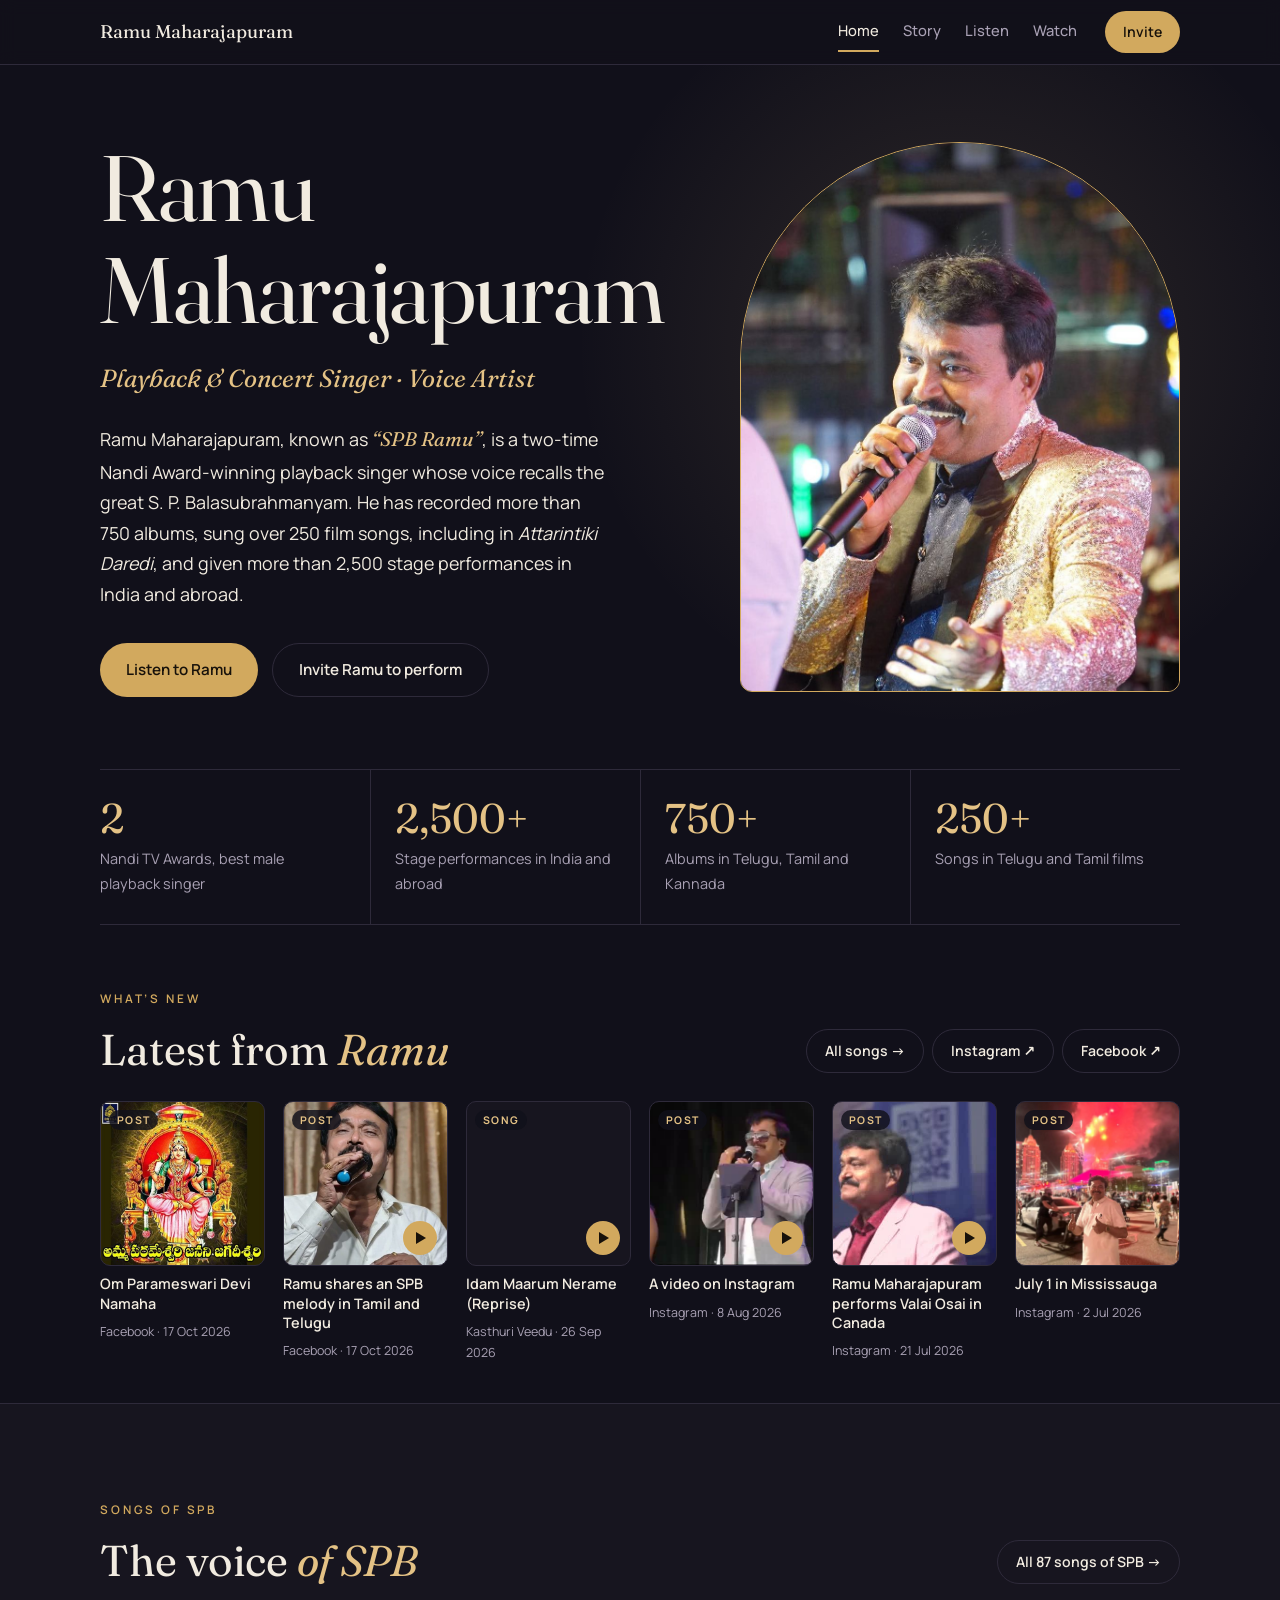
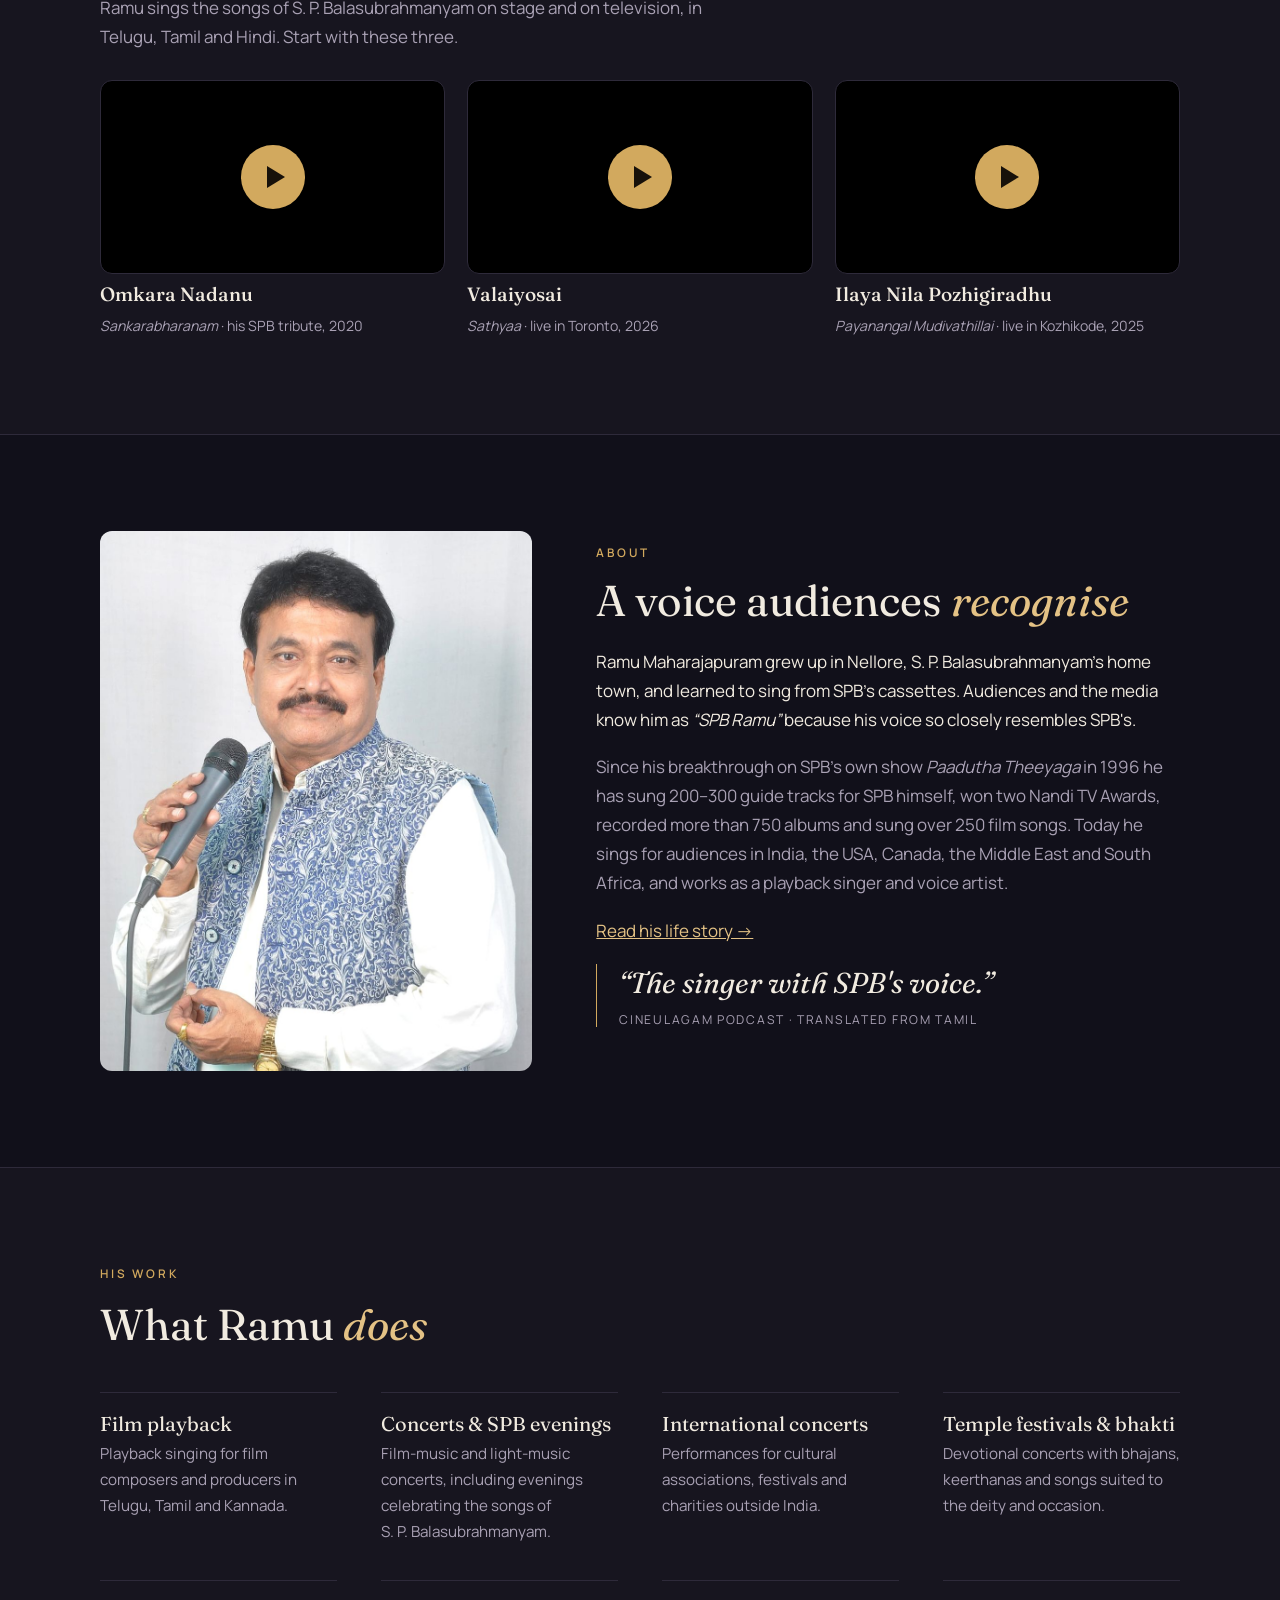
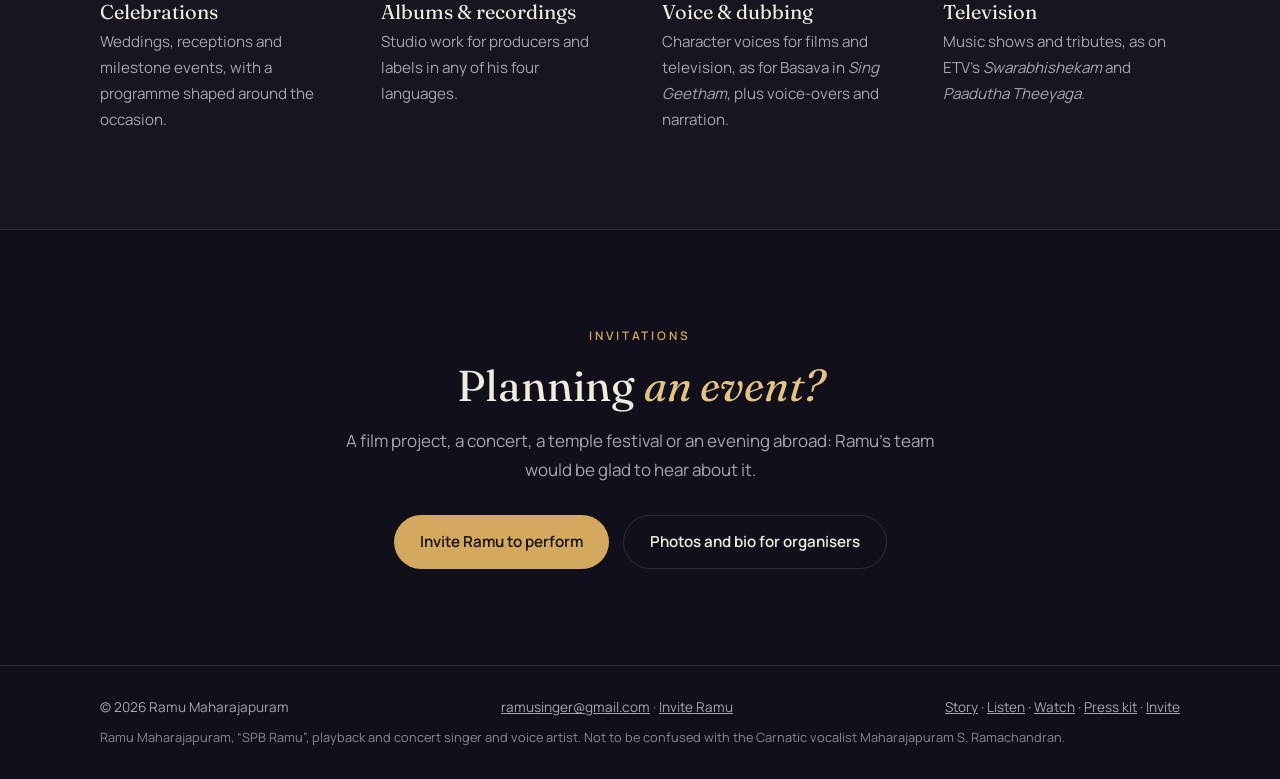
==== commit 9ca1fa65: "Use his promo figures (2,500+ performances, 750+ albums, 250+ film songs; Middle East and South Afri" ====
--- a/docs/index.html
+++ b/docs/index.html
@@ -4,15 +4,15 @@
 <meta charset="utf-8">
 <meta name="viewport" content="width=device-width, initial-scale=1, viewport-fit=cover">
 <title>Ramu Maharajapuram (SPB Ramu) · Playback &amp; Concert Singer</title>
-<meta name="description" content="Ramu Maharajapuram, known as “SPB Ramu”, is a two-time Nandi Award-winning playback singer whose voice recalls the great S. P. Balasubrahmanyam. He has sung for films including Attarintiki Daredi and performed more than 2,000 concerts in India and abroad.">
+<meta name="description" content="Ramu Maharajapuram, known as “SPB Ramu”, is a two-time Nandi Award-winning playback singer whose voice recalls the great S. P. Balasubrahmanyam. He has recorded more than 750 albums, sung over 250 film songs, including in Attarintiki Daredi, and given more than 2,500 stage performances in India and abroad.">
 <link rel="canonical" href="https://ramumaharajapuram.com/">
 <meta name="robots" content="index, follow, max-image-preview:large">
 <meta property="og:title" content="Ramu Maharajapuram (SPB Ramu) · Playback &amp; Concert Singer">
 <meta property="og:url" content="https://ramumaharajapuram.com/">
 <meta property="og:site_name" content="Ramu Maharajapuram">
 <meta property="og:locale" content="en_IN">
-<meta property="og:description" content="Ramu Maharajapuram, known as “SPB Ramu”, is a two-time Nandi Award-winning playback singer whose voice recalls the great S. P. Balasubrahmanyam. He has sung for films including Attarintiki Daredi and performed more than 2,000 concerts in India and abroad.">
-<meta name="twitter:description" content="Ramu Maharajapuram, known as “SPB Ramu”, is a two-time Nandi Award-winning playback singer whose voice recalls the great S. P. Balasubrahmanyam. He has sung for films including Attarintiki Daredi and performed more than 2,000 concerts in India and abroad.">
+<meta property="og:description" content="Ramu Maharajapuram, known as “SPB Ramu”, is a two-time Nandi Award-winning playback singer whose voice recalls the great S. P. Balasubrahmanyam. He has recorded more than 750 albums, sung over 250 film songs, including in Attarintiki Daredi, and given more than 2,500 stage performances in India and abroad.">
+<meta name="twitter:description" content="Ramu Maharajapuram, known as “SPB Ramu”, is a two-time Nandi Award-winning playback singer whose voice recalls the great S. P. Balasubrahmanyam. He has recorded more than 750 albums, sung over 250 film songs, including in Attarintiki Daredi, and given more than 2,500 stage performances in India and abroad.">
 <meta name="twitter:card" content="summary_large_image">
 <meta name="twitter:title" content="Ramu Maharajapuram (SPB Ramu) · Playback &amp; Concert Singer">
 <meta name="twitter:image" content="https://ramumaharajapuram.com/media/stage-orange.jpg">
@@ -41,7 +41,7 @@
       "name": "Ramu Maharajapuram",
       "alternateName": ["Maharajapuram Ramu", "SPB Ramu", "Singer Ramu", "M. Ramu", "రాము మహారాజపురం", "ராமு மகாராஜபுரம்"],
       "jobTitle": ["Playback singer", "Concert singer", "Voice artist"],
-      "description": "Ramu Maharajapuram, known as “SPB Ramu”, is a two-time Nandi Award-winning playback singer whose voice recalls the great S. P. Balasubrahmanyam. He has sung for films including Attarintiki Daredi and performed more than 2,000 concerts in India and abroad.",
+      "description": "Ramu Maharajapuram, known as “SPB Ramu”, is a two-time Nandi Award-winning playback singer whose voice recalls the great S. P. Balasubrahmanyam. He has recorded more than 750 albums, sung over 250 film songs, including in Attarintiki Daredi, and given more than 2,500 stage performances in India and abroad.",
       "url": "https://ramumaharajapuram.com/",
       "image": "https://ramumaharajapuram.com/media/portrait.jpg",
       "email": "mailto:ramusinger@gmail.com",
@@ -87,7 +87,7 @@
         <div>
           <h1>Ramu Maharajapuram</h1>
           <p class="role">Playback &amp; Concert Singer · Voice Artist</p>
-          <p class="lead hero-bio">Ramu Maharajapuram, known as <b>“SPB Ramu”</b>, is a two-time Nandi Award-winning playback singer whose voice recalls the great S.&nbsp;P.&nbsp;Balasubrahmanyam. He has sung for films including <i>Attarintiki Daredi</i> and performed more than 2,000 concerts in India and abroad.</p>
+          <p class="lead hero-bio">Ramu Maharajapuram, known as <b>“SPB Ramu”</b>, is a two-time Nandi Award-winning playback singer whose voice recalls the great S.&nbsp;P.&nbsp;Balasubrahmanyam. He has recorded more than 750 albums, sung over 250 film songs, including in <i>Attarintiki Daredi</i>, and given more than 2,500 stage performances in India and abroad.</p>
           <div class="cta">
             <a class="btn primary" href="listen/">Listen to Ramu</a>
             <a class="btn quiet" href="invite/">Invite Ramu to perform</a>
@@ -99,9 +99,9 @@
       </div>
       <div class="stats">
         <div><strong>2</strong><span>Nandi TV Awards, best male playback singer</span></div>
-        <div><strong>2,000+</strong><span>Concerts in India and abroad</span></div>
-        <div><strong>280</strong><span>Albums and singles since 1998</span></div>
-        <div><strong>200+</strong><span>Guide tracks sung for SPB</span></div>
+        <div><strong>2,500+</strong><span>Stage performances in India and abroad</span></div>
+        <div><strong>750+</strong><span>Albums in Telugu, Tamil and Kannada</span></div>
+        <div><strong>250+</strong><span>Songs in Telugu and Tamil films</span></div>
       </div>
     </div>
   </section>
@@ -183,7 +183,7 @@
         <p class="label">About</p>
         <h2>A voice audiences <em>recognise</em></h2>
         <p style="margin-top:24px">Ramu Maharajapuram grew up in Nellore, S.&nbsp;P.&nbsp;Balasubrahmanyam's home town, and learned to sing from SPB's cassettes. Audiences and the media know him as <i>“SPB Ramu”</i> because his voice so closely resembles SPB's.</p>
-        <p class="muted">Since his breakthrough on SPB's own show <i>Paadutha Theeyaga</i> in 1996 he has sung 200–300 guide tracks for SPB himself, won two Nandi TV Awards and released 280 albums and singles in Telugu, Tamil, Kannada and Sanskrit. Today he sings for audiences in India, the USA and Canada, and works as a playback singer and voice artist.</p>
+        <p class="muted">Since his breakthrough on SPB's own show <i>Paadutha Theeyaga</i> in 1996 he has sung 200–300 guide tracks for SPB himself, won two Nandi TV Awards, recorded more than 750 albums and sung over 250 film songs. Today he sings for audiences in India, the USA, Canada, the Middle East and South Africa, and works as a playback singer and voice artist.</p>
         <p class="muted"><a href="life-story/">Read his life story →</a></p>
         <p class="pull">“The singer with SPB's voice.”<small>Cineulagam Podcast · translated from Tamil</small></p>
       </div>
@@ -226,7 +226,5 @@
 <script>
 document.getElementById('yr').textContent = new Date().getFullYear();
 </script>
-<script src="news-config.js?v=1198b047ef"></script>
-<script src="news.js?v=185da6b54f" defer></script>
 </body>
 </html>
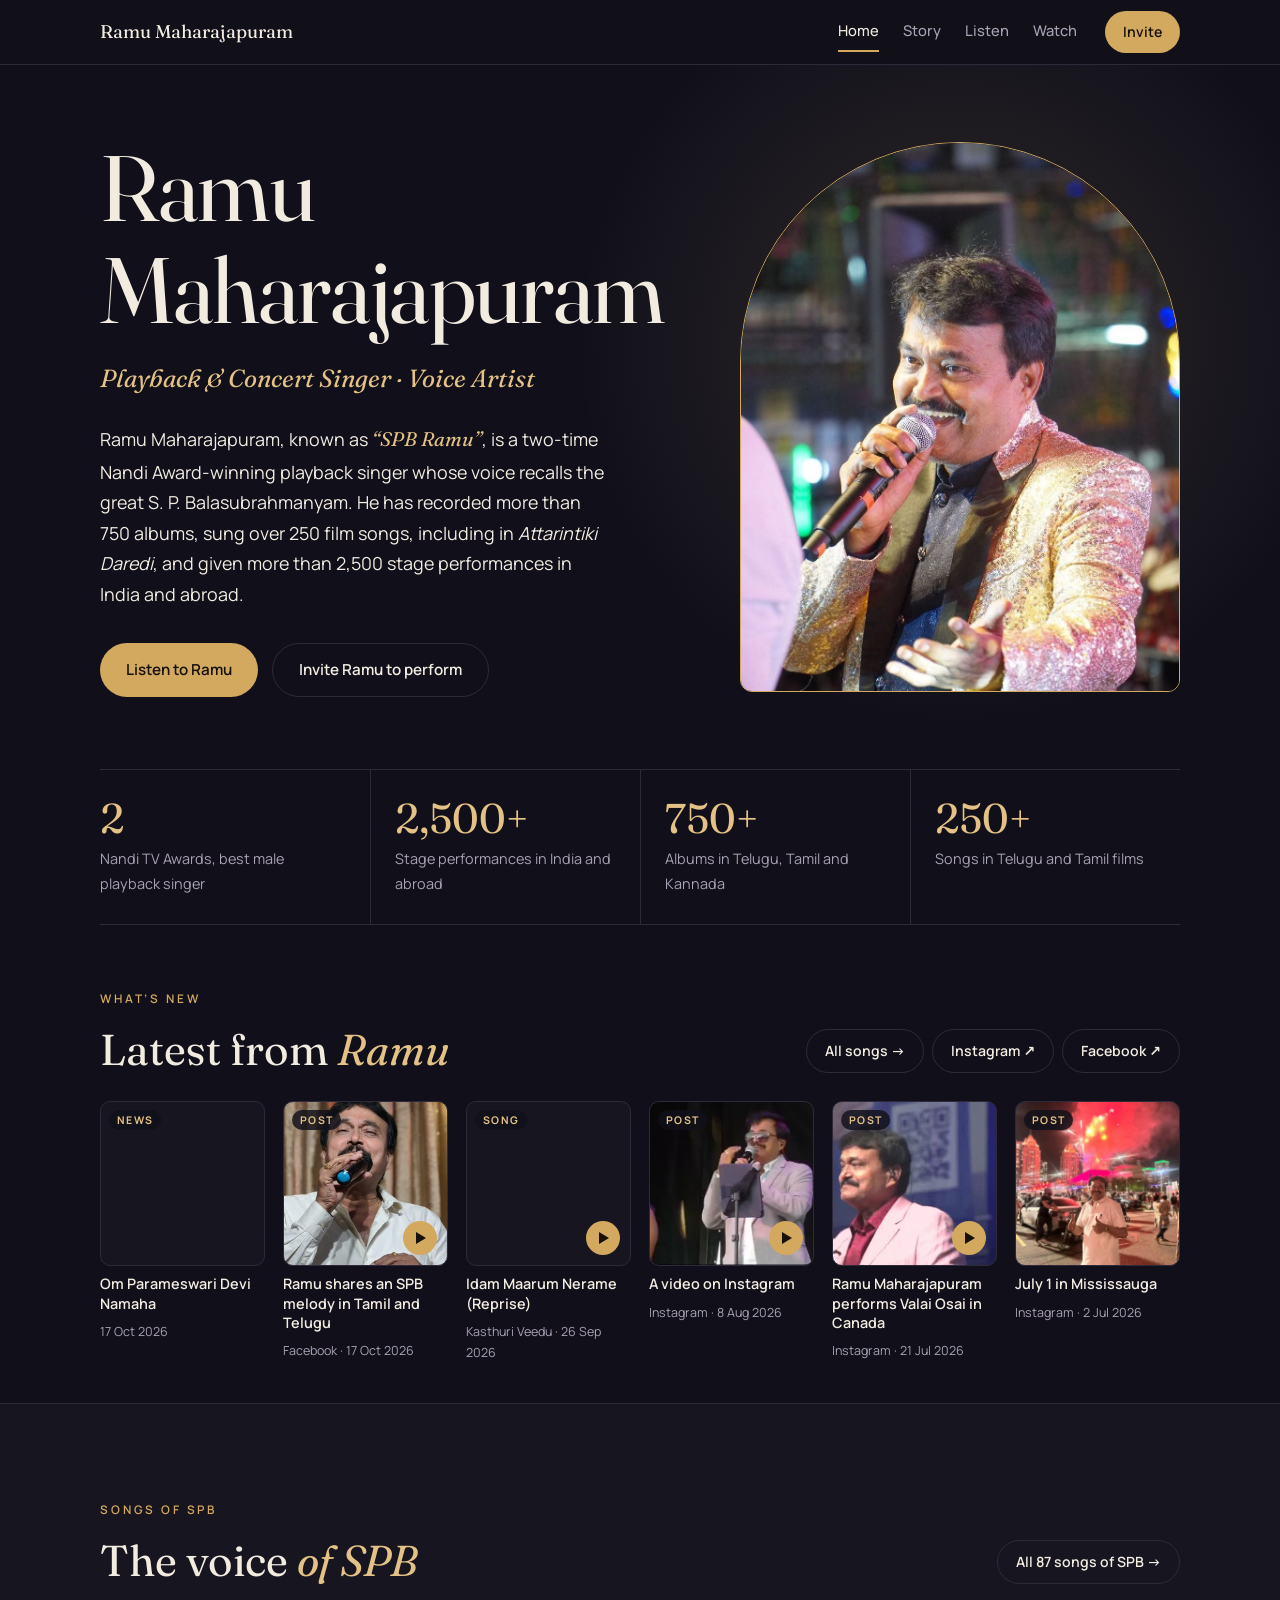
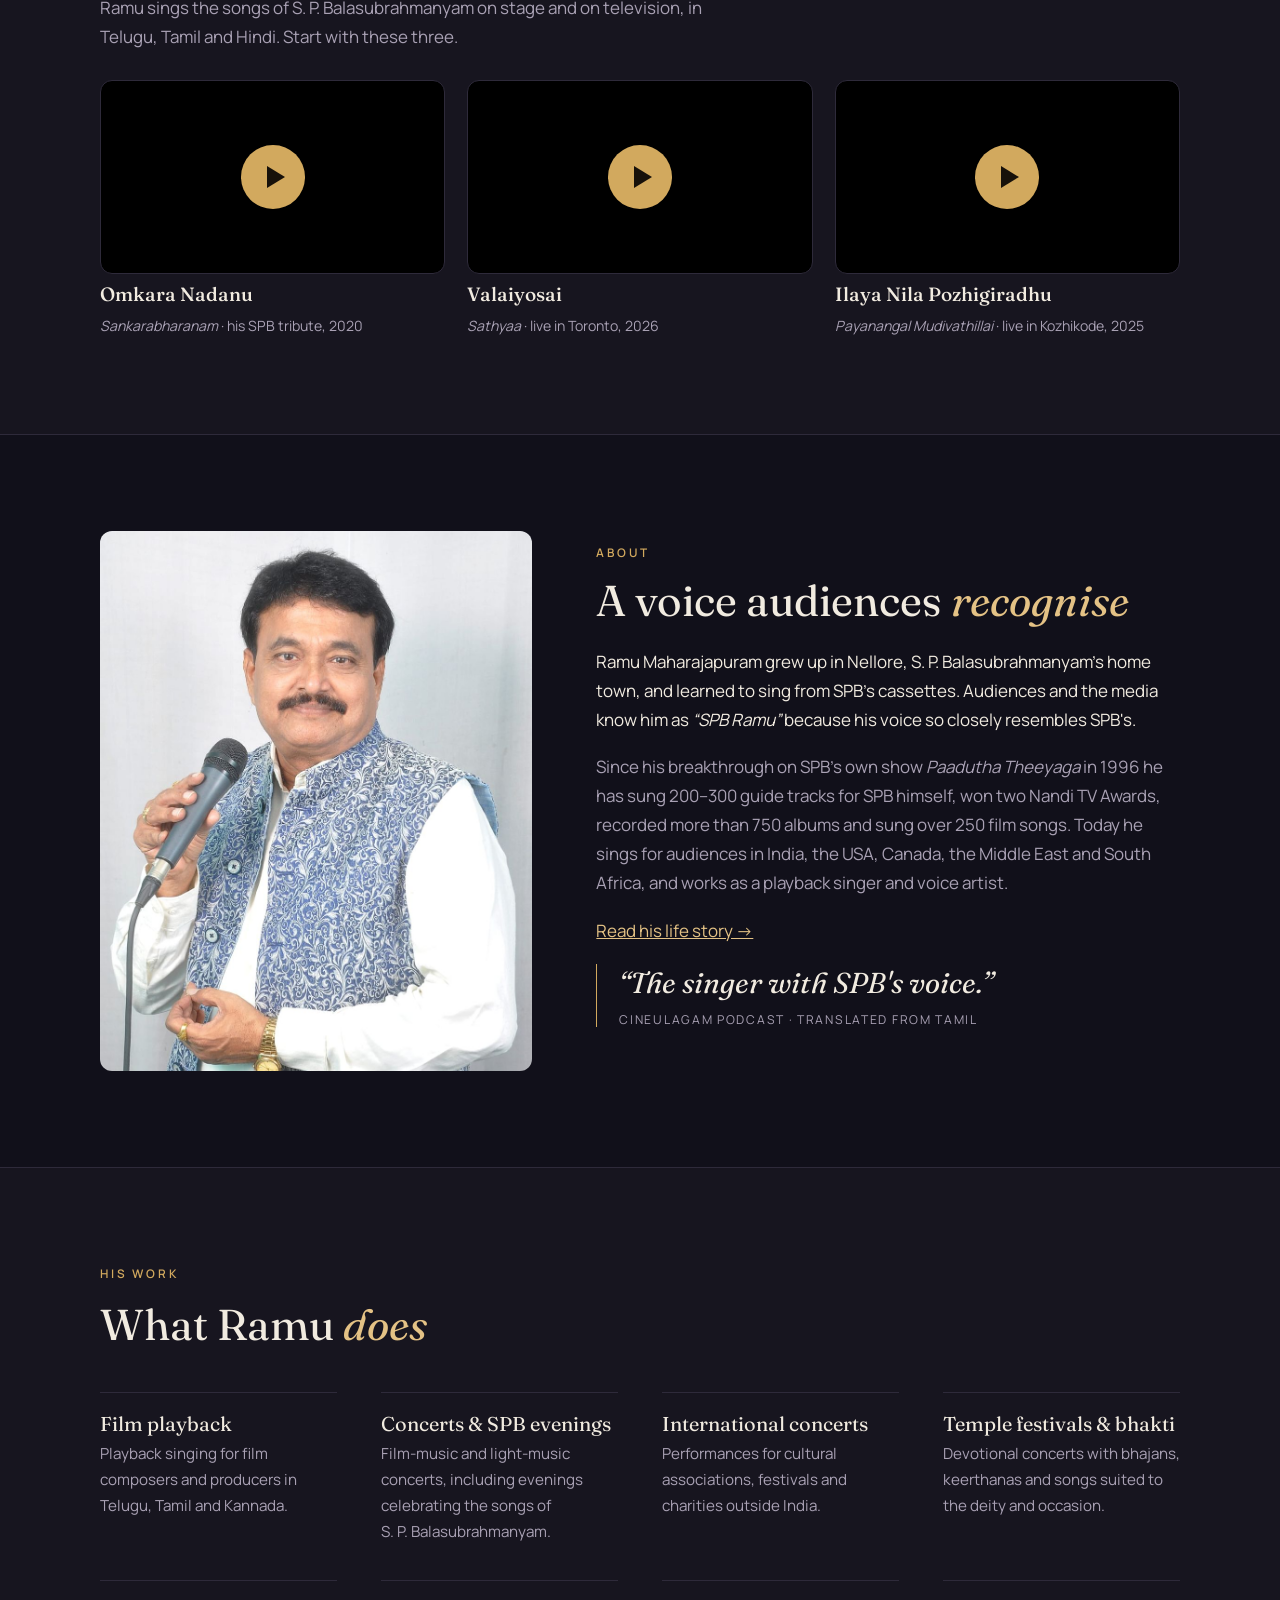
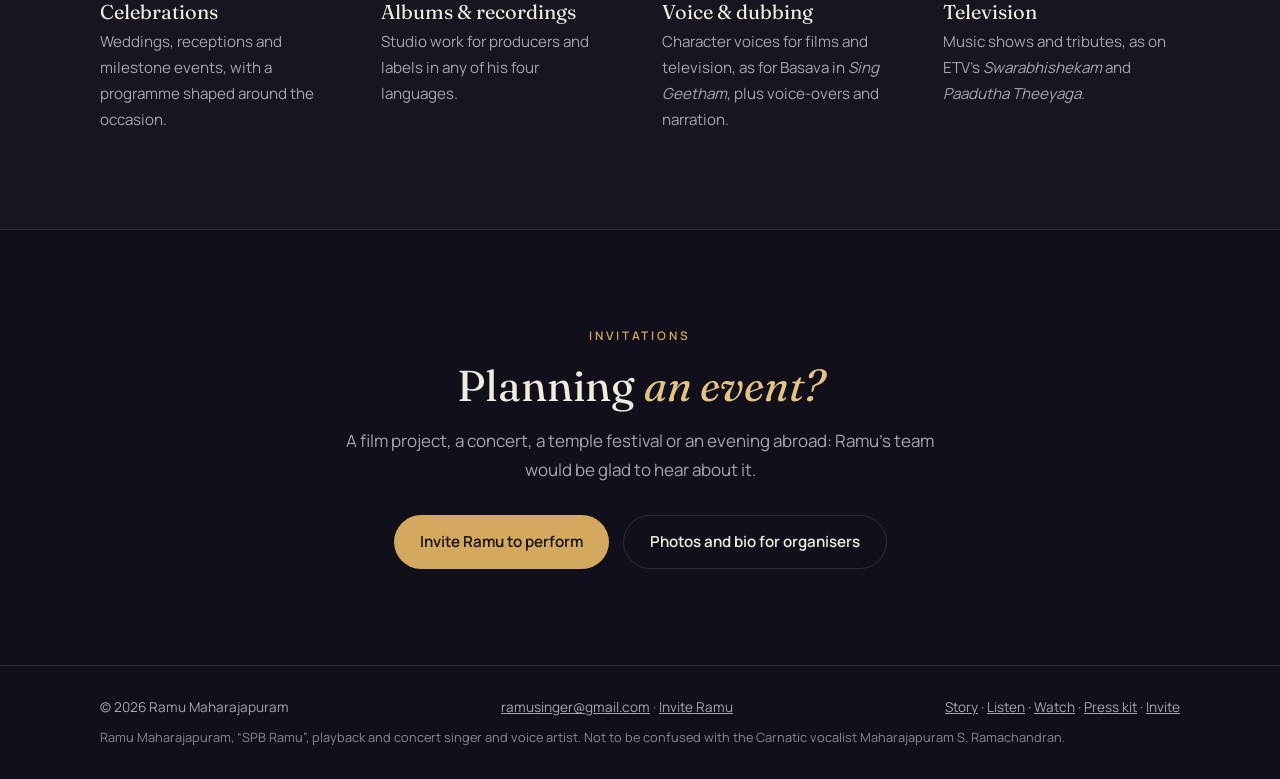
==== commit 97d97a36: "Weekly review (issue #4): Home news: Om Parameswari Devi Namaha" ====
--- a/docs/index.html
+++ b/docs/index.html
@@ -111,10 +111,10 @@
     <div class="wrap">
       <div class="latest-head">
         <div><p class="label">What’s new</p><h2>Latest from <em>Ramu</em></h2></div>
-        <div class="social-follow"><a class="btn quiet small" href="listen/">All songs →</a><a class="btn quiet small" href="https://www.instagram.com/singerramu_/" target="_blank" rel="noopener">Instagram ↗</a><a class="btn quiet small" href="https://www.facebook.com/1462245236964183" target="_blank" rel="noopener">Facebook ↗</a></div>
+        <div class="social-follow"><a class="btn quiet small" href="listen/">All songs →</a><a class="btn quiet small" href="https://www.instagram.com/ramu_maharajapuram/" target="_blank" rel="noopener">Instagram ↗</a><a class="btn quiet small" href="https://www.facebook.com/1462245236964183" target="_blank" rel="noopener">Facebook ↗</a></div>
       </div>
       <div class="new-grid">
-        <a class="new-card" href="https://www.facebook.com/122097271893517415/posts/122097302925517415" target="_blank" rel="noopener"><span class="new-thumb" style="background-image:url(media/social/fb_122097302925517415.jpg)"><span class="new-kind">Post</span></span><span class="new-title">Om Parameswari Devi Namaha</span><span class="new-meta">Facebook · 17 Oct 2026</span></a><a class="new-card" href="https://www.facebook.com/reel/1745074573271025/" target="_blank" rel="noopener"><span class="new-thumb" style="background-image:url(media/social/fb_122097272139517415.jpg)"><span class="new-kind">Post</span><span class="latest-play"></span></span><span class="new-title">Ramu shares an SPB melody in Tamil and Telugu</span><span class="new-meta">Facebook · 17 Oct 2026</span></a><a class="new-card" href="listen/#v=oCViKY8ItSA"><span class="new-thumb" style="background-image:url(https://i.ytimg.com/vi/oCViKY8ItSA/hqdefault.jpg)"><span class="new-kind">Song</span><span class="latest-play"></span></span><span class="new-title">Idam Maarum Nerame (Reprise)</span><span class="new-meta">Kasthuri Veedu · 26 Sep 2026</span></a><a class="new-card" href="https://www.instagram.com/reel/Dbwje9szt2V/" target="_blank" rel="noopener" data-embed="https://www.instagram.com/reel/Dbwje9szt2V/embed/" data-where="Instagram"><span class="new-thumb" style="background-image:url(media/social/ig_18096406175028580.jpg)"><span class="new-kind">Post</span><span class="latest-play"></span></span><span class="new-title">A video on Instagram</span><span class="new-meta">Instagram · 8 Aug 2026</span></a><a class="new-card" href="https://www.instagram.com/reel/DbEk4ZHMzhq/" target="_blank" rel="noopener" data-embed="https://www.instagram.com/reel/DbEk4ZHMzhq/embed/" data-where="Instagram"><span class="new-thumb" style="background-image:url(media/social/ig_17890402587604595.jpg)"><span class="new-kind">Post</span><span class="latest-play"></span></span><span class="new-title">Ramu Maharajapuram performs Valai Osai in Canada</span><span class="new-meta">Instagram · 21 Jul 2026</span></a><a class="new-card" href="https://www.instagram.com/p/DaSsKYfjqcY/" target="_blank" rel="noopener" data-embed="https://www.instagram.com/p/DaSsKYfjqcY/embed/" data-where="Instagram"><span class="new-thumb" style="background-image:url(media/social/ig_18089646791378428.jpg)"><span class="new-kind">Post</span></span><span class="new-title">July 1 in Mississauga</span><span class="new-meta">Instagram · 2 Jul 2026</span></a>
+        <a class="new-card" href="https://www.facebook.com/122097271893517415/posts/122097302925517415" target="_blank" rel="noopener"><span class="new-thumb" style="background-image:url(/media/news/fb_122097302925517415.jpg)"><span class="new-kind">News</span></span><span class="new-title">Om Parameswari Devi Namaha</span><span class="new-meta">17 Oct 2026</span></a><a class="new-card" href="https://www.facebook.com/reel/1745074573271025/" target="_blank" rel="noopener"><span class="new-thumb" style="background-image:url(media/social/fb_122097272139517415.jpg)"><span class="new-kind">Post</span><span class="latest-play"></span></span><span class="new-title">Ramu shares an SPB melody in Tamil and Telugu</span><span class="new-meta">Facebook · 17 Oct 2026</span></a><a class="new-card" href="listen/#v=oCViKY8ItSA"><span class="new-thumb" style="background-image:url(https://i.ytimg.com/vi/oCViKY8ItSA/hqdefault.jpg)"><span class="new-kind">Song</span><span class="latest-play"></span></span><span class="new-title">Idam Maarum Nerame (Reprise)</span><span class="new-meta">Kasthuri Veedu · 26 Sep 2026</span></a><a class="new-card" href="https://www.instagram.com/reel/Dbwje9szt2V/" target="_blank" rel="noopener" data-embed="https://www.instagram.com/reel/Dbwje9szt2V/embed/" data-where="Instagram"><span class="new-thumb" style="background-image:url(media/social/ig_18096406175028580.jpg)"><span class="new-kind">Post</span><span class="latest-play"></span></span><span class="new-title">A video on Instagram</span><span class="new-meta">Instagram · 8 Aug 2026</span></a><a class="new-card" href="https://www.instagram.com/reel/DbEk4ZHMzhq/" target="_blank" rel="noopener" data-embed="https://www.instagram.com/reel/DbEk4ZHMzhq/embed/" data-where="Instagram"><span class="new-thumb" style="background-image:url(media/social/ig_17890402587604595.jpg)"><span class="new-kind">Post</span><span class="latest-play"></span></span><span class="new-title">Ramu Maharajapuram performs Valai Osai in Canada</span><span class="new-meta">Instagram · 21 Jul 2026</span></a><a class="new-card" href="https://www.instagram.com/p/DaSsKYfjqcY/" target="_blank" rel="noopener" data-embed="https://www.instagram.com/p/DaSsKYfjqcY/embed/" data-where="Instagram"><span class="new-thumb" style="background-image:url(media/social/ig_18089646791378428.jpg)"><span class="new-kind">Post</span></span><span class="new-title">July 1 in Mississauga</span><span class="new-meta">Instagram · 2 Jul 2026</span></a>
       </div>
     </div>
     <dialog class="social-player" id="social-player" aria-label="Post">
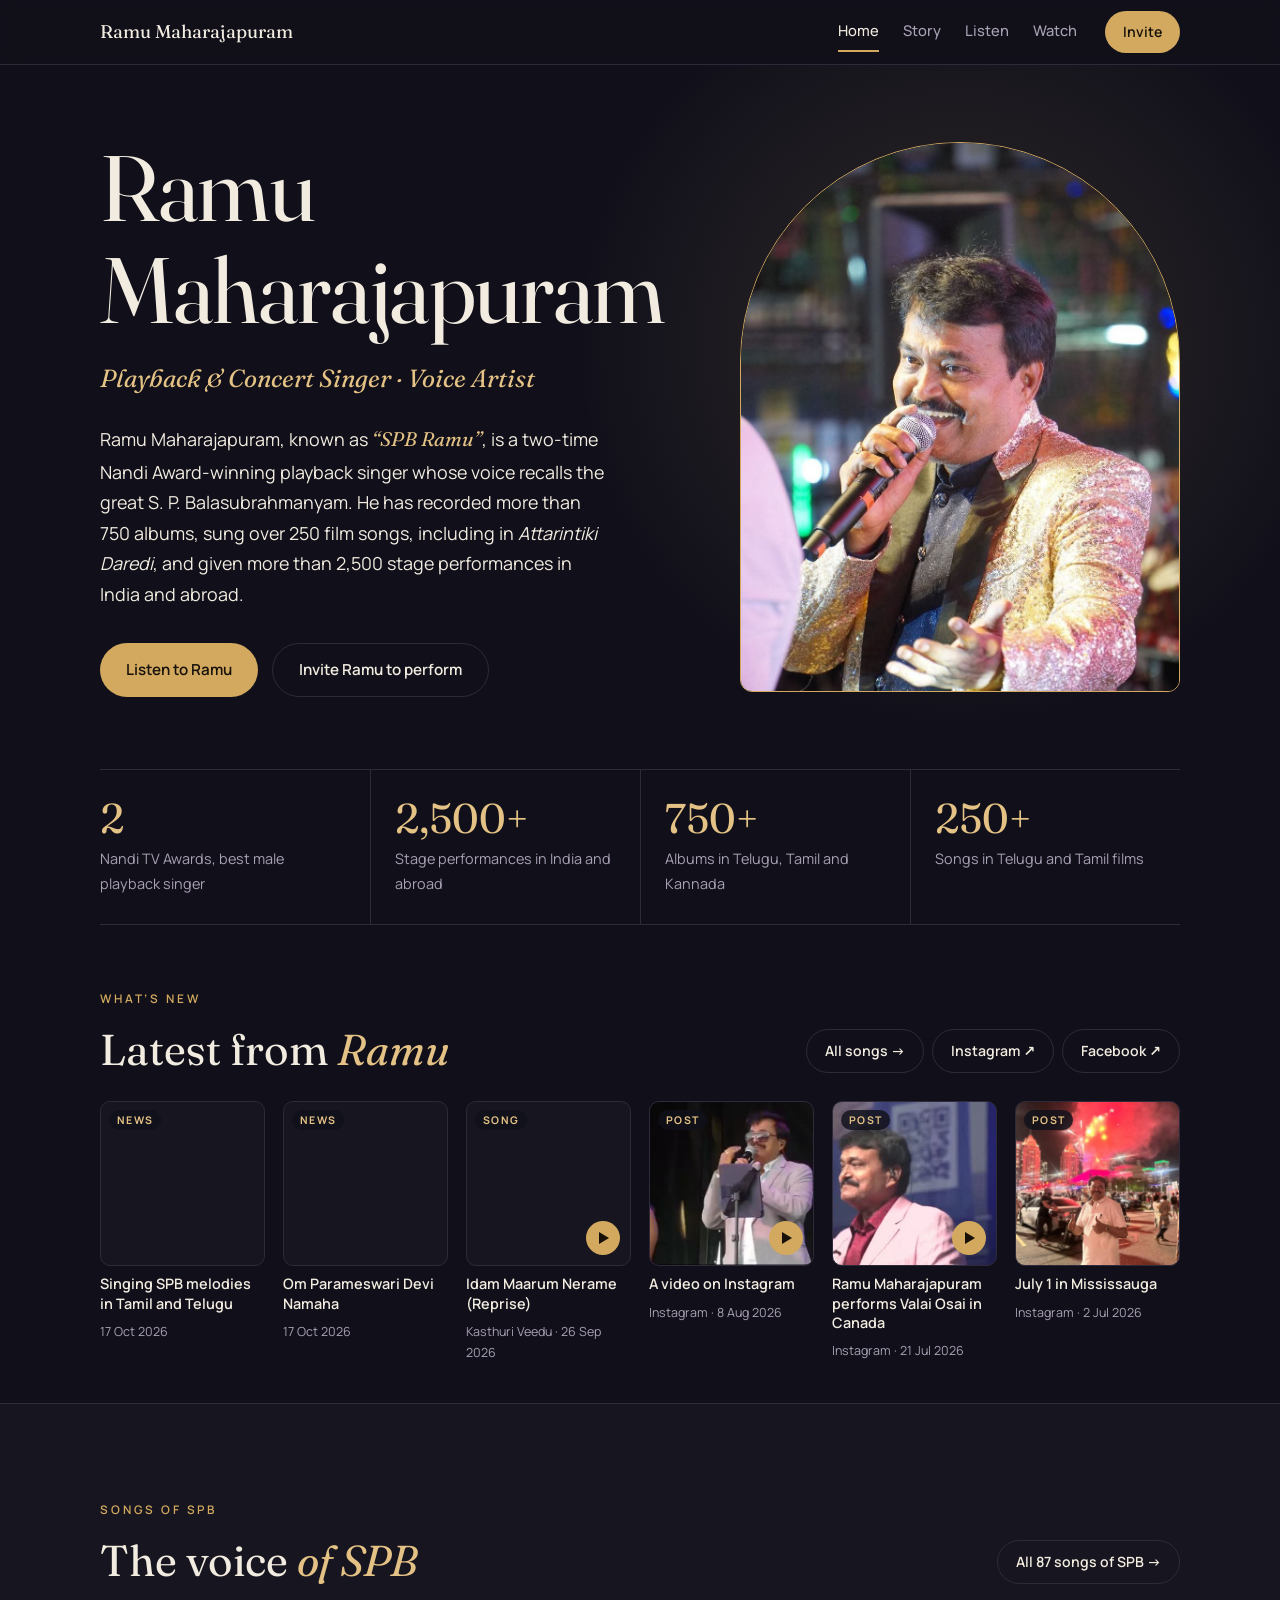
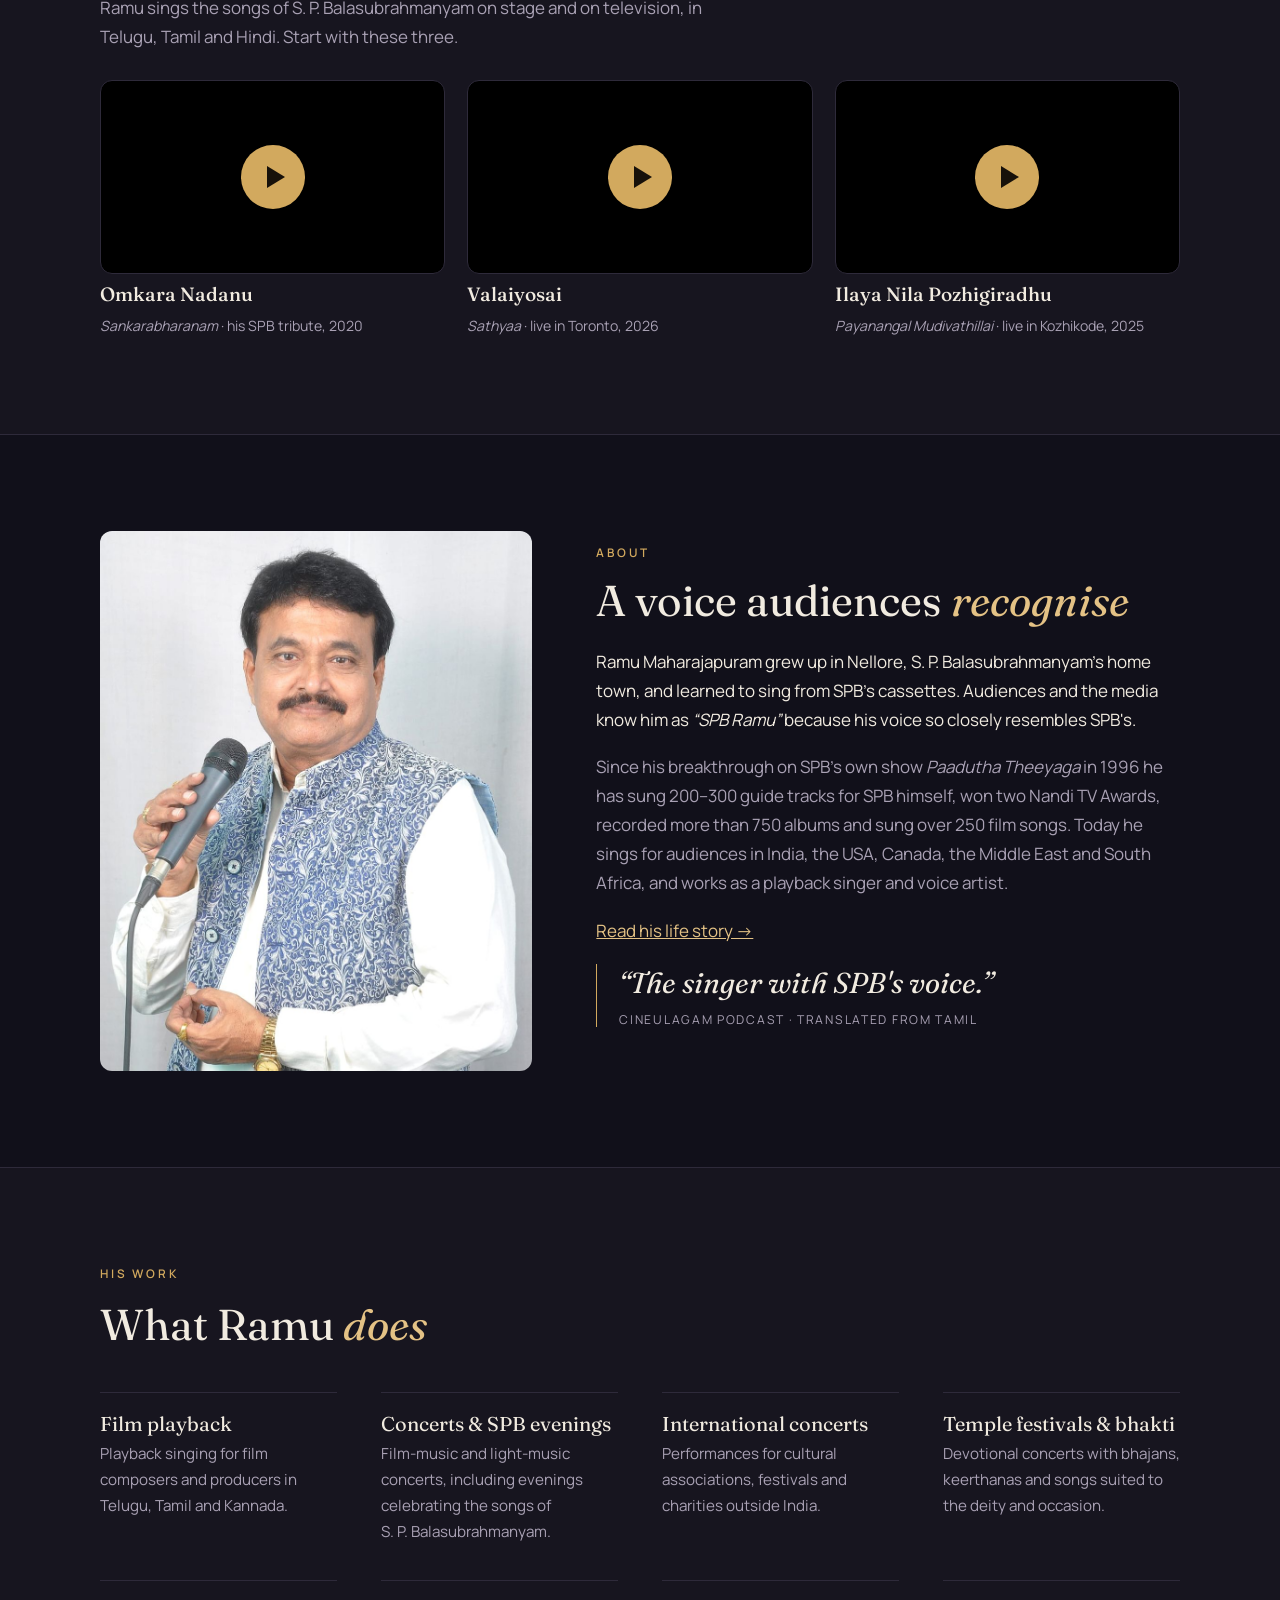
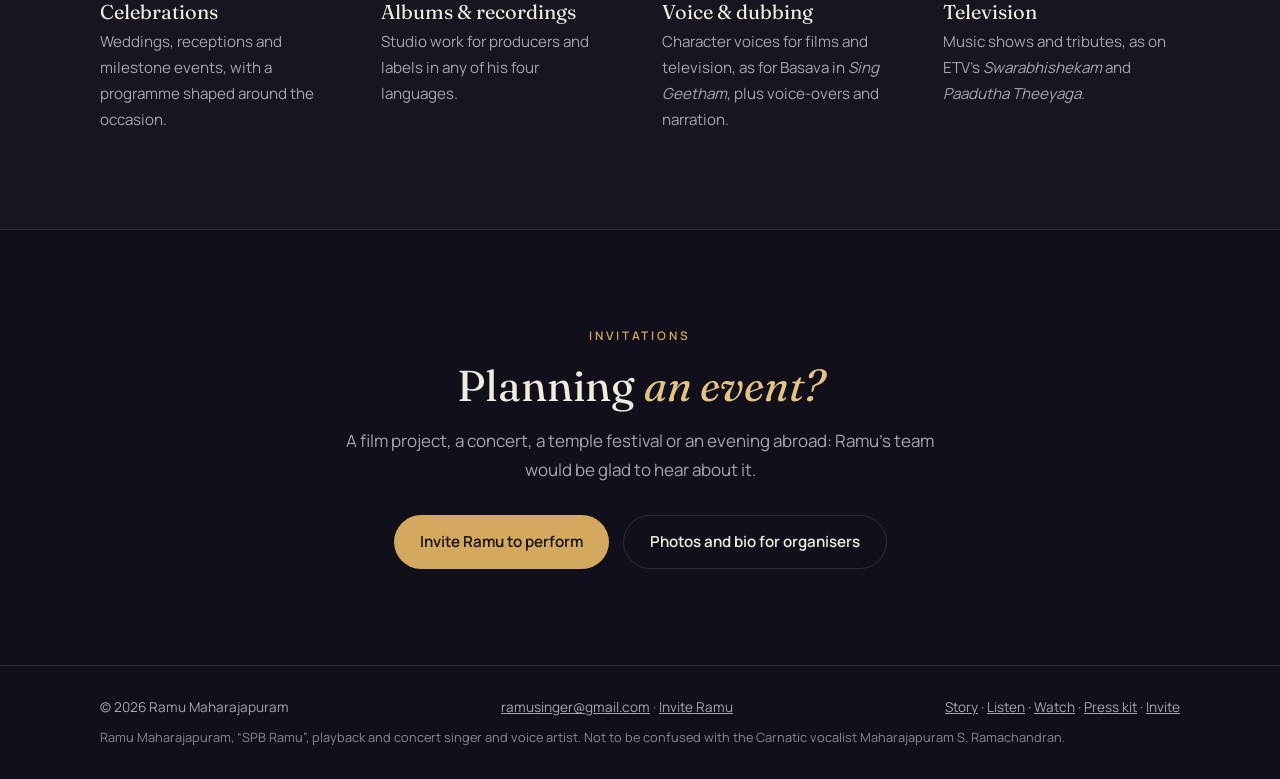
==== commit d99c5b96: "Weekly review (issue #2): Home news: Singing SPB melodies in Tamil and Telugu" ====
--- a/docs/index.html
+++ b/docs/index.html
@@ -114,7 +114,7 @@
         <div class="social-follow"><a class="btn quiet small" href="listen/">All songs →</a><a class="btn quiet small" href="https://www.instagram.com/ramu_maharajapuram/" target="_blank" rel="noopener">Instagram ↗</a><a class="btn quiet small" href="https://www.facebook.com/1462245236964183" target="_blank" rel="noopener">Facebook ↗</a></div>
       </div>
       <div class="new-grid">
-        <a class="new-card" href="https://www.facebook.com/122097271893517415/posts/122097302925517415" target="_blank" rel="noopener"><span class="new-thumb" style="background-image:url(/media/news/fb_122097302925517415.jpg)"><span class="new-kind">News</span></span><span class="new-title">Om Parameswari Devi Namaha</span><span class="new-meta">17 Oct 2026</span></a><a class="new-card" href="https://www.facebook.com/reel/1745074573271025/" target="_blank" rel="noopener"><span class="new-thumb" style="background-image:url(media/social/fb_122097272139517415.jpg)"><span class="new-kind">Post</span><span class="latest-play"></span></span><span class="new-title">Ramu shares an SPB melody in Tamil and Telugu</span><span class="new-meta">Facebook · 17 Oct 2026</span></a><a class="new-card" href="listen/#v=oCViKY8ItSA"><span class="new-thumb" style="background-image:url(https://i.ytimg.com/vi/oCViKY8ItSA/hqdefault.jpg)"><span class="new-kind">Song</span><span class="latest-play"></span></span><span class="new-title">Idam Maarum Nerame (Reprise)</span><span class="new-meta">Kasthuri Veedu · 26 Sep 2026</span></a><a class="new-card" href="https://www.instagram.com/reel/Dbwje9szt2V/" target="_blank" rel="noopener" data-embed="https://www.instagram.com/reel/Dbwje9szt2V/embed/" data-where="Instagram"><span class="new-thumb" style="background-image:url(media/social/ig_18096406175028580.jpg)"><span class="new-kind">Post</span><span class="latest-play"></span></span><span class="new-title">A video on Instagram</span><span class="new-meta">Instagram · 8 Aug 2026</span></a><a class="new-card" href="https://www.instagram.com/reel/DbEk4ZHMzhq/" target="_blank" rel="noopener" data-embed="https://www.instagram.com/reel/DbEk4ZHMzhq/embed/" data-where="Instagram"><span class="new-thumb" style="background-image:url(media/social/ig_17890402587604595.jpg)"><span class="new-kind">Post</span><span class="latest-play"></span></span><span class="new-title">Ramu Maharajapuram performs Valai Osai in Canada</span><span class="new-meta">Instagram · 21 Jul 2026</span></a><a class="new-card" href="https://www.instagram.com/p/DaSsKYfjqcY/" target="_blank" rel="noopener" data-embed="https://www.instagram.com/p/DaSsKYfjqcY/embed/" data-where="Instagram"><span class="new-thumb" style="background-image:url(media/social/ig_18089646791378428.jpg)"><span class="new-kind">Post</span></span><span class="new-title">July 1 in Mississauga</span><span class="new-meta">Instagram · 2 Jul 2026</span></a>
+        <a class="new-card" href="https://www.facebook.com/reel/1745074573271025/" target="_blank" rel="noopener"><span class="new-thumb" style="background-image:url(/media/news/fb_122097272139517415.jpg)"><span class="new-kind">News</span></span><span class="new-title">Singing SPB melodies in Tamil and Telugu</span><span class="new-meta">17 Oct 2026</span></a><a class="new-card" href="https://www.facebook.com/122097271893517415/posts/122097302925517415" target="_blank" rel="noopener"><span class="new-thumb" style="background-image:url(/media/news/fb_122097302925517415.jpg)"><span class="new-kind">News</span></span><span class="new-title">Om Parameswari Devi Namaha</span><span class="new-meta">17 Oct 2026</span></a><a class="new-card" href="listen/#v=oCViKY8ItSA"><span class="new-thumb" style="background-image:url(https://i.ytimg.com/vi/oCViKY8ItSA/hqdefault.jpg)"><span class="new-kind">Song</span><span class="latest-play"></span></span><span class="new-title">Idam Maarum Nerame (Reprise)</span><span class="new-meta">Kasthuri Veedu · 26 Sep 2026</span></a><a class="new-card" href="https://www.instagram.com/reel/Dbwje9szt2V/" target="_blank" rel="noopener" data-embed="https://www.instagram.com/reel/Dbwje9szt2V/embed/" data-where="Instagram"><span class="new-thumb" style="background-image:url(media/social/ig_18096406175028580.jpg)"><span class="new-kind">Post</span><span class="latest-play"></span></span><span class="new-title">A video on Instagram</span><span class="new-meta">Instagram · 8 Aug 2026</span></a><a class="new-card" href="https://www.instagram.com/reel/DbEk4ZHMzhq/" target="_blank" rel="noopener" data-embed="https://www.instagram.com/reel/DbEk4ZHMzhq/embed/" data-where="Instagram"><span class="new-thumb" style="background-image:url(media/social/ig_17890402587604595.jpg)"><span class="new-kind">Post</span><span class="latest-play"></span></span><span class="new-title">Ramu Maharajapuram performs Valai Osai in Canada</span><span class="new-meta">Instagram · 21 Jul 2026</span></a><a class="new-card" href="https://www.instagram.com/p/DaSsKYfjqcY/" target="_blank" rel="noopener" data-embed="https://www.instagram.com/p/DaSsKYfjqcY/embed/" data-where="Instagram"><span class="new-thumb" style="background-image:url(media/social/ig_18089646791378428.jpg)"><span class="new-kind">Post</span></span><span class="new-title">July 1 in Mississauga</span><span class="new-meta">Instagram · 2 Jul 2026</span></a>
       </div>
     </div>
     <dialog class="social-player" id="social-player" aria-label="Post">
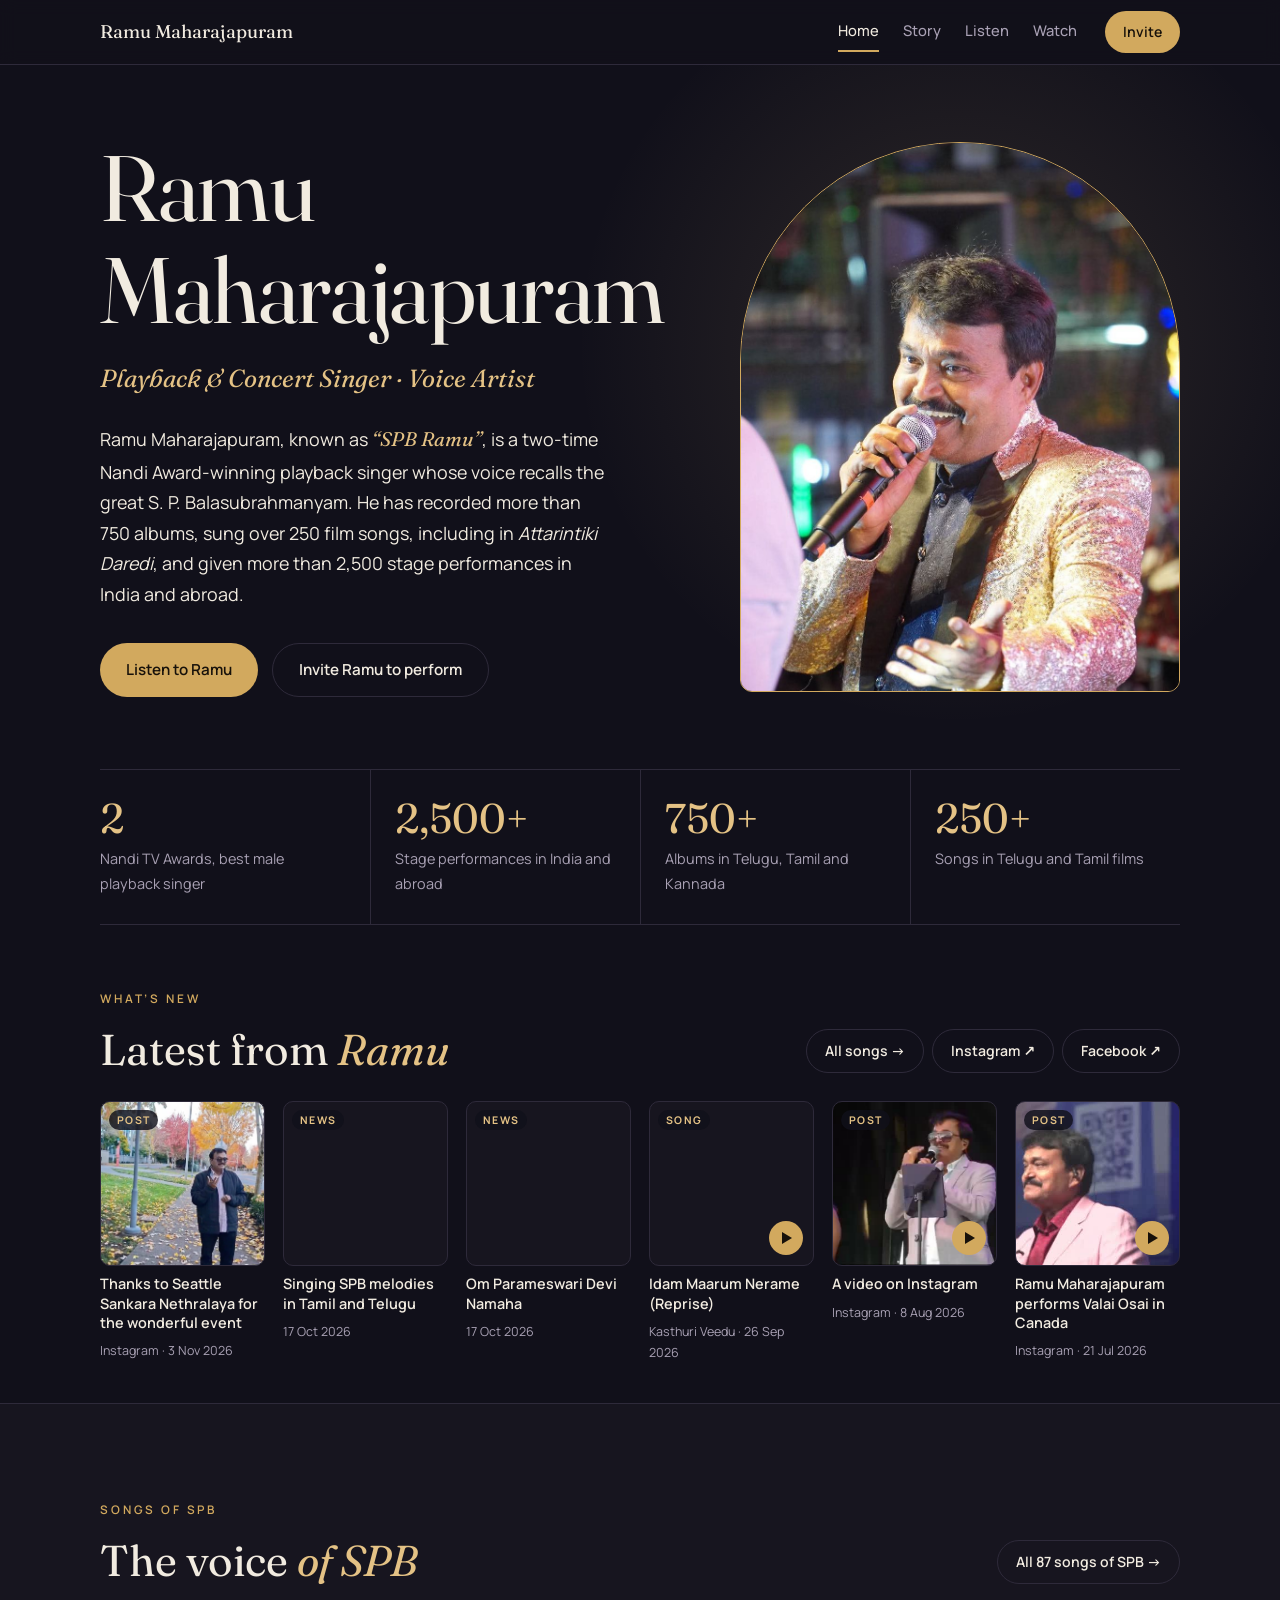
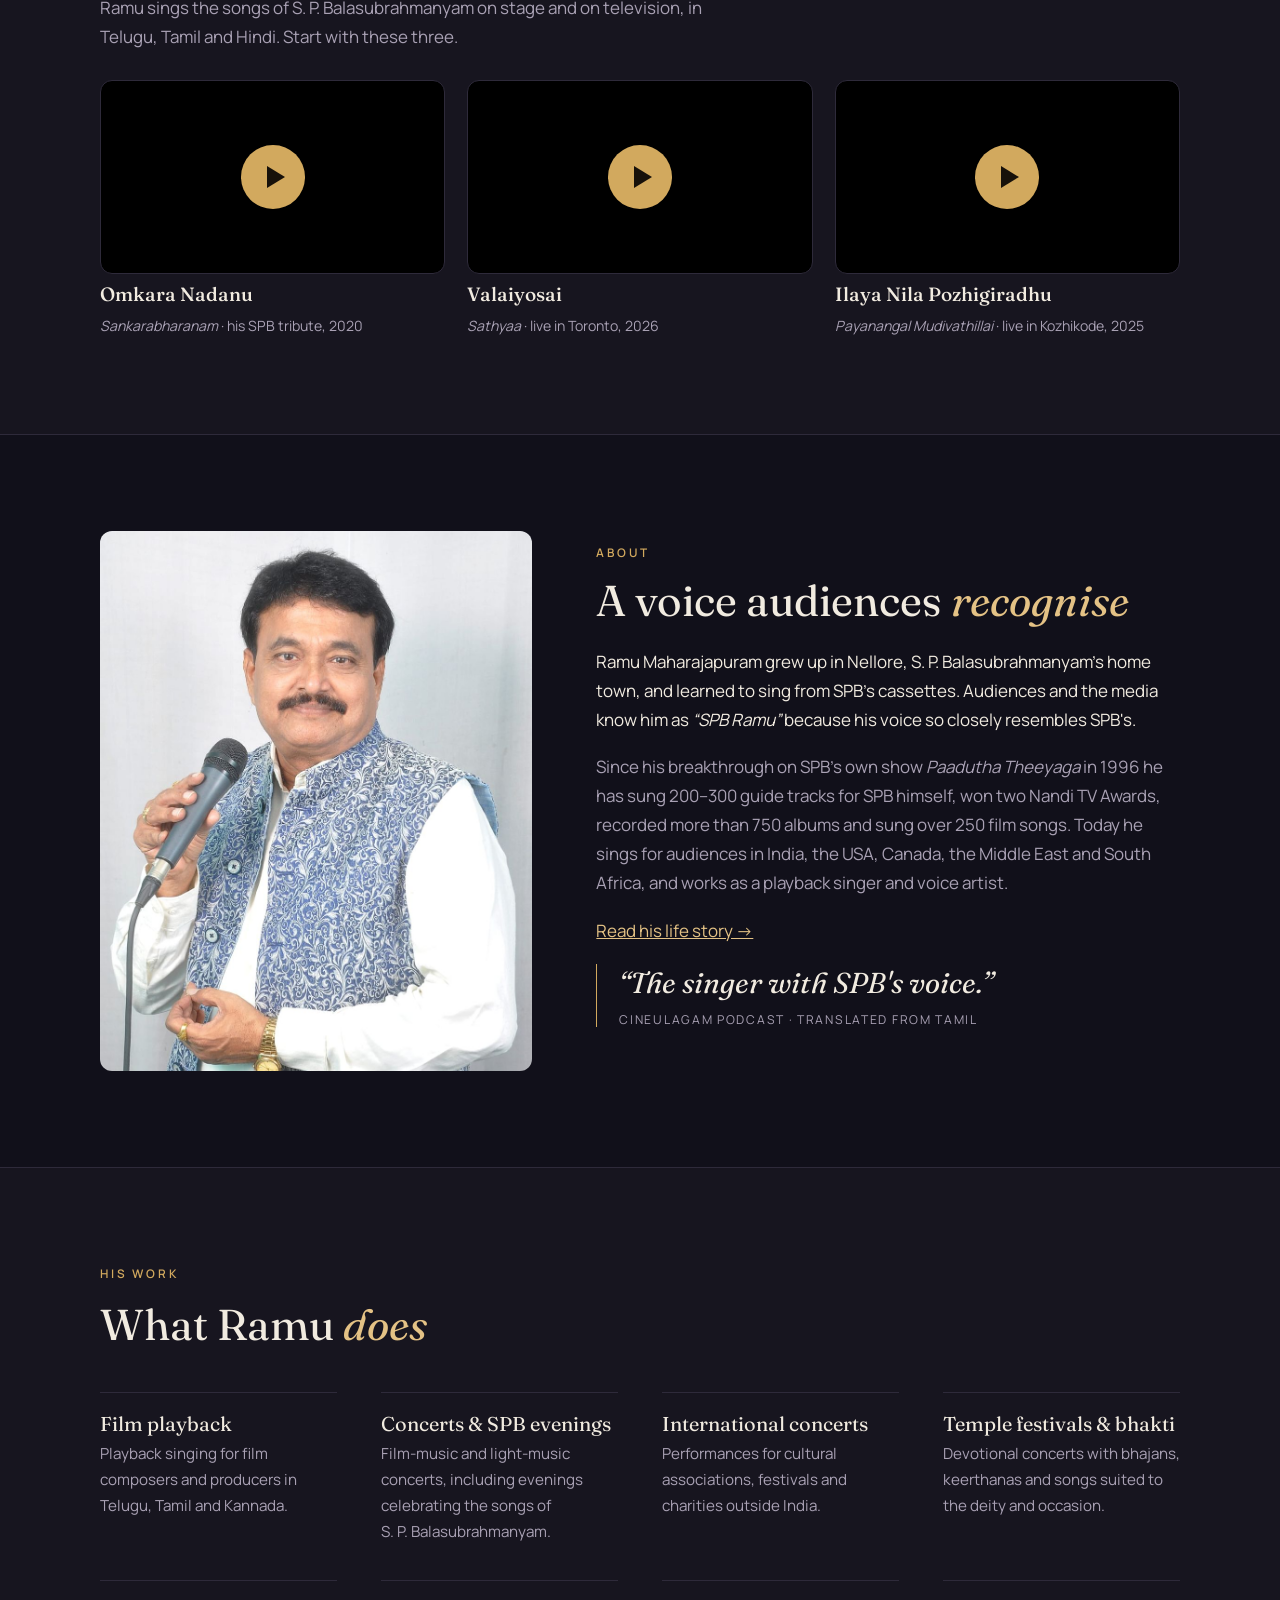
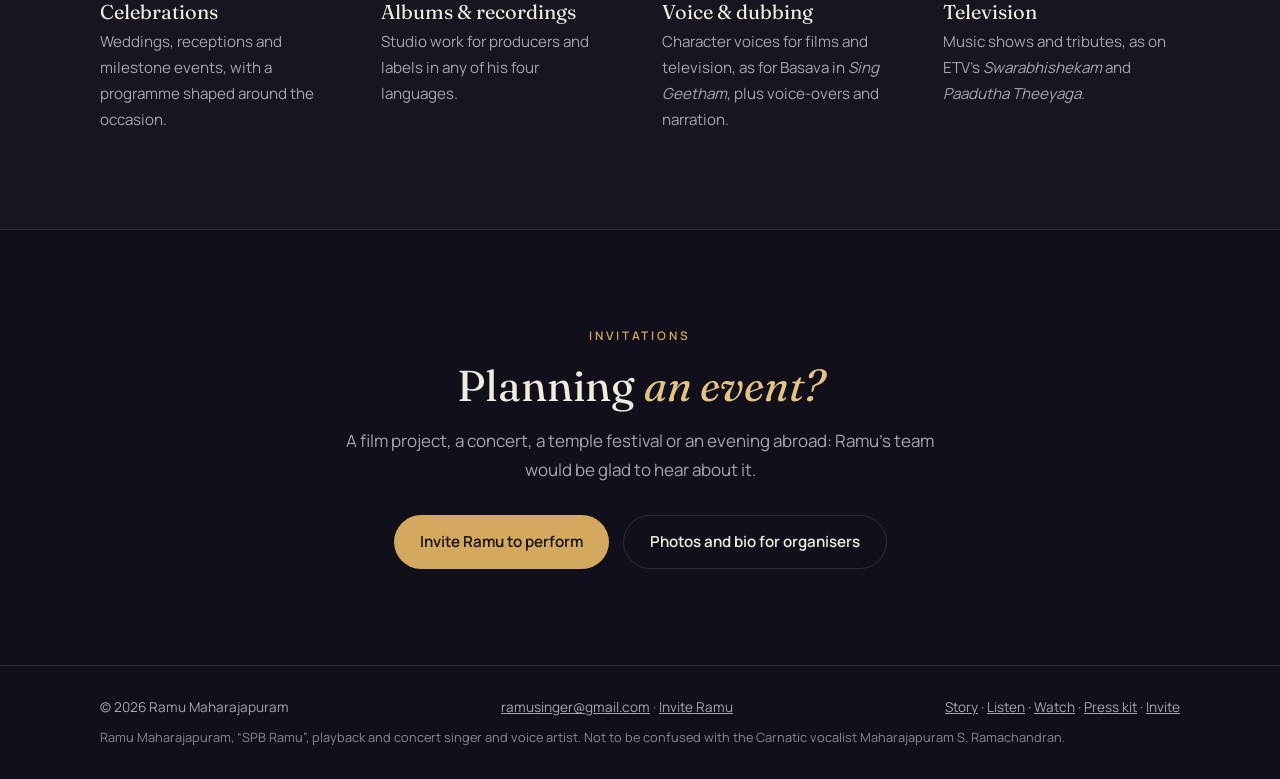
==== commit 8c88666e: "Latest social posts 2026-11-03" ====
--- a/docs/index.html
+++ b/docs/index.html
@@ -2,6 +2,7 @@
 <html lang="en">
 <head>
 <meta charset="utf-8">
+<meta name="google-site-verification" content="ufZPzN3taybFn5sJHHIsykRNXSZJB2gxIaoyJ_PdOoU" />
 <meta name="viewport" content="width=device-width, initial-scale=1, viewport-fit=cover">
 <title>Ramu Maharajapuram (SPB Ramu) · Playback &amp; Concert Singer</title>
 <meta name="description" content="Ramu Maharajapuram, known as “SPB Ramu”, is a two-time Nandi Award-winning playback singer whose voice recalls the great S. P. Balasubrahmanyam. He has recorded more than 750 albums, sung over 250 film songs, including in Attarintiki Daredi, and given more than 2,500 stage performances in India and abroad.">
@@ -114,7 +115,7 @@
         <div class="social-follow"><a class="btn quiet small" href="listen/">All songs →</a><a class="btn quiet small" href="https://www.instagram.com/ramu_maharajapuram/" target="_blank" rel="noopener">Instagram ↗</a><a class="btn quiet small" href="https://www.facebook.com/1462245236964183" target="_blank" rel="noopener">Facebook ↗</a></div>
       </div>
       <div class="new-grid">
-        <a class="new-card" href="https://www.facebook.com/reel/1745074573271025/" target="_blank" rel="noopener"><span class="new-thumb" style="background-image:url(/media/news/fb_122097272139517415.jpg)"><span class="new-kind">News</span></span><span class="new-title">Singing SPB melodies in Tamil and Telugu</span><span class="new-meta">17 Oct 2026</span></a><a class="new-card" href="https://www.facebook.com/122097271893517415/posts/122097302925517415" target="_blank" rel="noopener"><span class="new-thumb" style="background-image:url(/media/news/fb_122097302925517415.jpg)"><span class="new-kind">News</span></span><span class="new-title">Om Parameswari Devi Namaha</span><span class="new-meta">17 Oct 2026</span></a><a class="new-card" href="listen/#v=oCViKY8ItSA"><span class="new-thumb" style="background-image:url(https://i.ytimg.com/vi/oCViKY8ItSA/hqdefault.jpg)"><span class="new-kind">Song</span><span class="latest-play"></span></span><span class="new-title">Idam Maarum Nerame (Reprise)</span><span class="new-meta">Kasthuri Veedu · 26 Sep 2026</span></a><a class="new-card" href="https://www.instagram.com/reel/Dbwje9szt2V/" target="_blank" rel="noopener" data-embed="https://www.instagram.com/reel/Dbwje9szt2V/embed/" data-where="Instagram"><span class="new-thumb" style="background-image:url(media/social/ig_18096406175028580.jpg)"><span class="new-kind">Post</span><span class="latest-play"></span></span><span class="new-title">A video on Instagram</span><span class="new-meta">Instagram · 8 Aug 2026</span></a><a class="new-card" href="https://www.instagram.com/reel/DbEk4ZHMzhq/" target="_blank" rel="noopener" data-embed="https://www.instagram.com/reel/DbEk4ZHMzhq/embed/" data-where="Instagram"><span class="new-thumb" style="background-image:url(media/social/ig_17890402587604595.jpg)"><span class="new-kind">Post</span><span class="latest-play"></span></span><span class="new-title">Ramu Maharajapuram performs Valai Osai in Canada</span><span class="new-meta">Instagram · 21 Jul 2026</span></a><a class="new-card" href="https://www.instagram.com/p/DaSsKYfjqcY/" target="_blank" rel="noopener" data-embed="https://www.instagram.com/p/DaSsKYfjqcY/embed/" data-where="Instagram"><span class="new-thumb" style="background-image:url(media/social/ig_18089646791378428.jpg)"><span class="new-kind">Post</span></span><span class="new-title">July 1 in Mississauga</span><span class="new-meta">Instagram · 2 Jul 2026</span></a>
+        <a class="new-card" href="https://www.instagram.com/p/DfQqwRpjgiJ/" target="_blank" rel="noopener" data-embed="https://www.instagram.com/p/DfQqwRpjgiJ/embed/" data-where="Instagram"><span class="new-thumb" style="background-image:url(media/social/ig_18115477001173140.jpg)"><span class="new-kind">Post</span></span><span class="new-title">Thanks to Seattle Sankara Nethralaya for the wonderful event</span><span class="new-meta">Instagram · 3 Nov 2026</span></a><a class="new-card" href="https://www.facebook.com/reel/1745074573271025/" target="_blank" rel="noopener"><span class="new-thumb" style="background-image:url(/media/news/fb_122097272139517415.jpg)"><span class="new-kind">News</span></span><span class="new-title">Singing SPB melodies in Tamil and Telugu</span><span class="new-meta">17 Oct 2026</span></a><a class="new-card" href="https://www.facebook.com/122097271893517415/posts/122097302925517415" target="_blank" rel="noopener"><span class="new-thumb" style="background-image:url(/media/news/fb_122097302925517415.jpg)"><span class="new-kind">News</span></span><span class="new-title">Om Parameswari Devi Namaha</span><span class="new-meta">17 Oct 2026</span></a><a class="new-card" href="listen/#v=oCViKY8ItSA"><span class="new-thumb" style="background-image:url(https://i.ytimg.com/vi/oCViKY8ItSA/hqdefault.jpg)"><span class="new-kind">Song</span><span class="latest-play"></span></span><span class="new-title">Idam Maarum Nerame (Reprise)</span><span class="new-meta">Kasthuri Veedu · 26 Sep 2026</span></a><a class="new-card" href="https://www.instagram.com/reel/Dbwje9szt2V/" target="_blank" rel="noopener" data-embed="https://www.instagram.com/reel/Dbwje9szt2V/embed/" data-where="Instagram"><span class="new-thumb" style="background-image:url(media/social/ig_18096406175028580.jpg)"><span class="new-kind">Post</span><span class="latest-play"></span></span><span class="new-title">A video on Instagram</span><span class="new-meta">Instagram · 8 Aug 2026</span></a><a class="new-card" href="https://www.instagram.com/reel/DbEk4ZHMzhq/" target="_blank" rel="noopener" data-embed="https://www.instagram.com/reel/DbEk4ZHMzhq/embed/" data-where="Instagram"><span class="new-thumb" style="background-image:url(media/social/ig_17890402587604595.jpg)"><span class="new-kind">Post</span><span class="latest-play"></span></span><span class="new-title">Ramu Maharajapuram performs Valai Osai in Canada</span><span class="new-meta">Instagram · 21 Jul 2026</span></a>
       </div>
     </div>
     <dialog class="social-player" id="social-player" aria-label="Post">
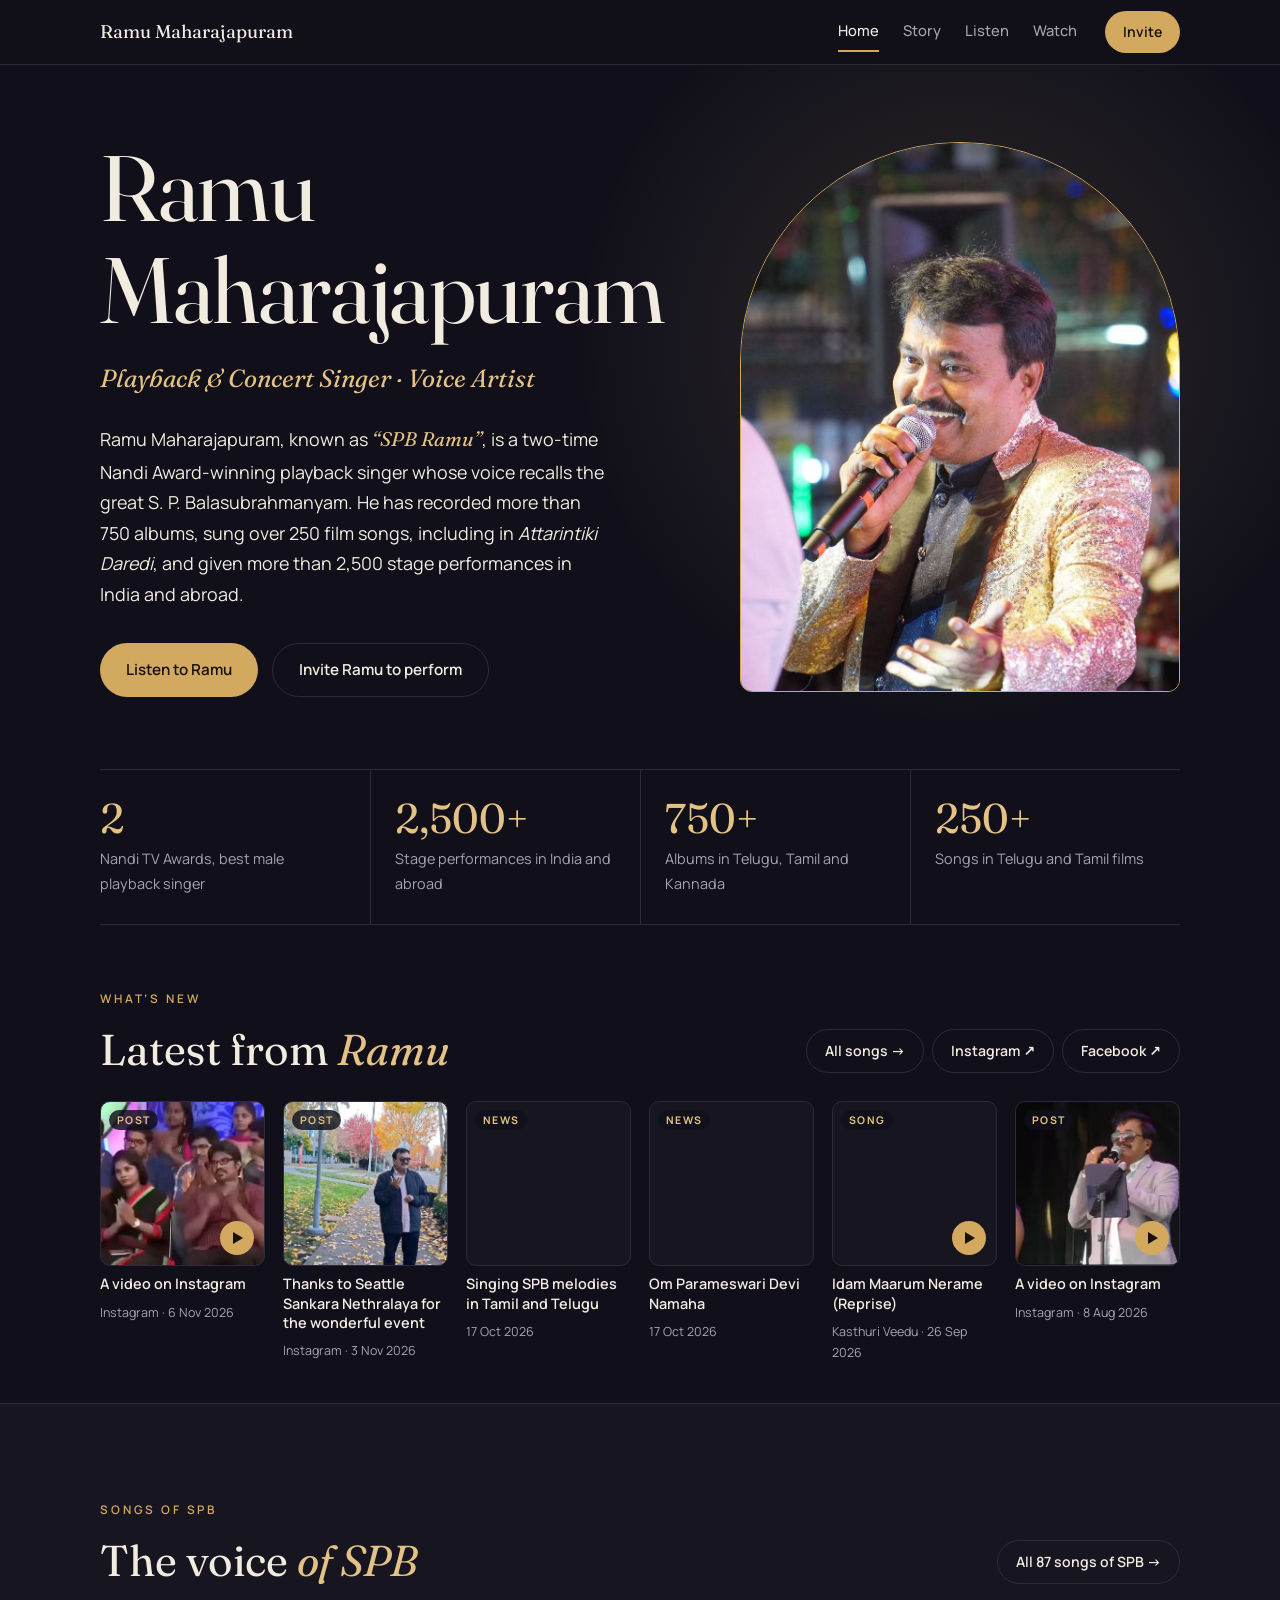
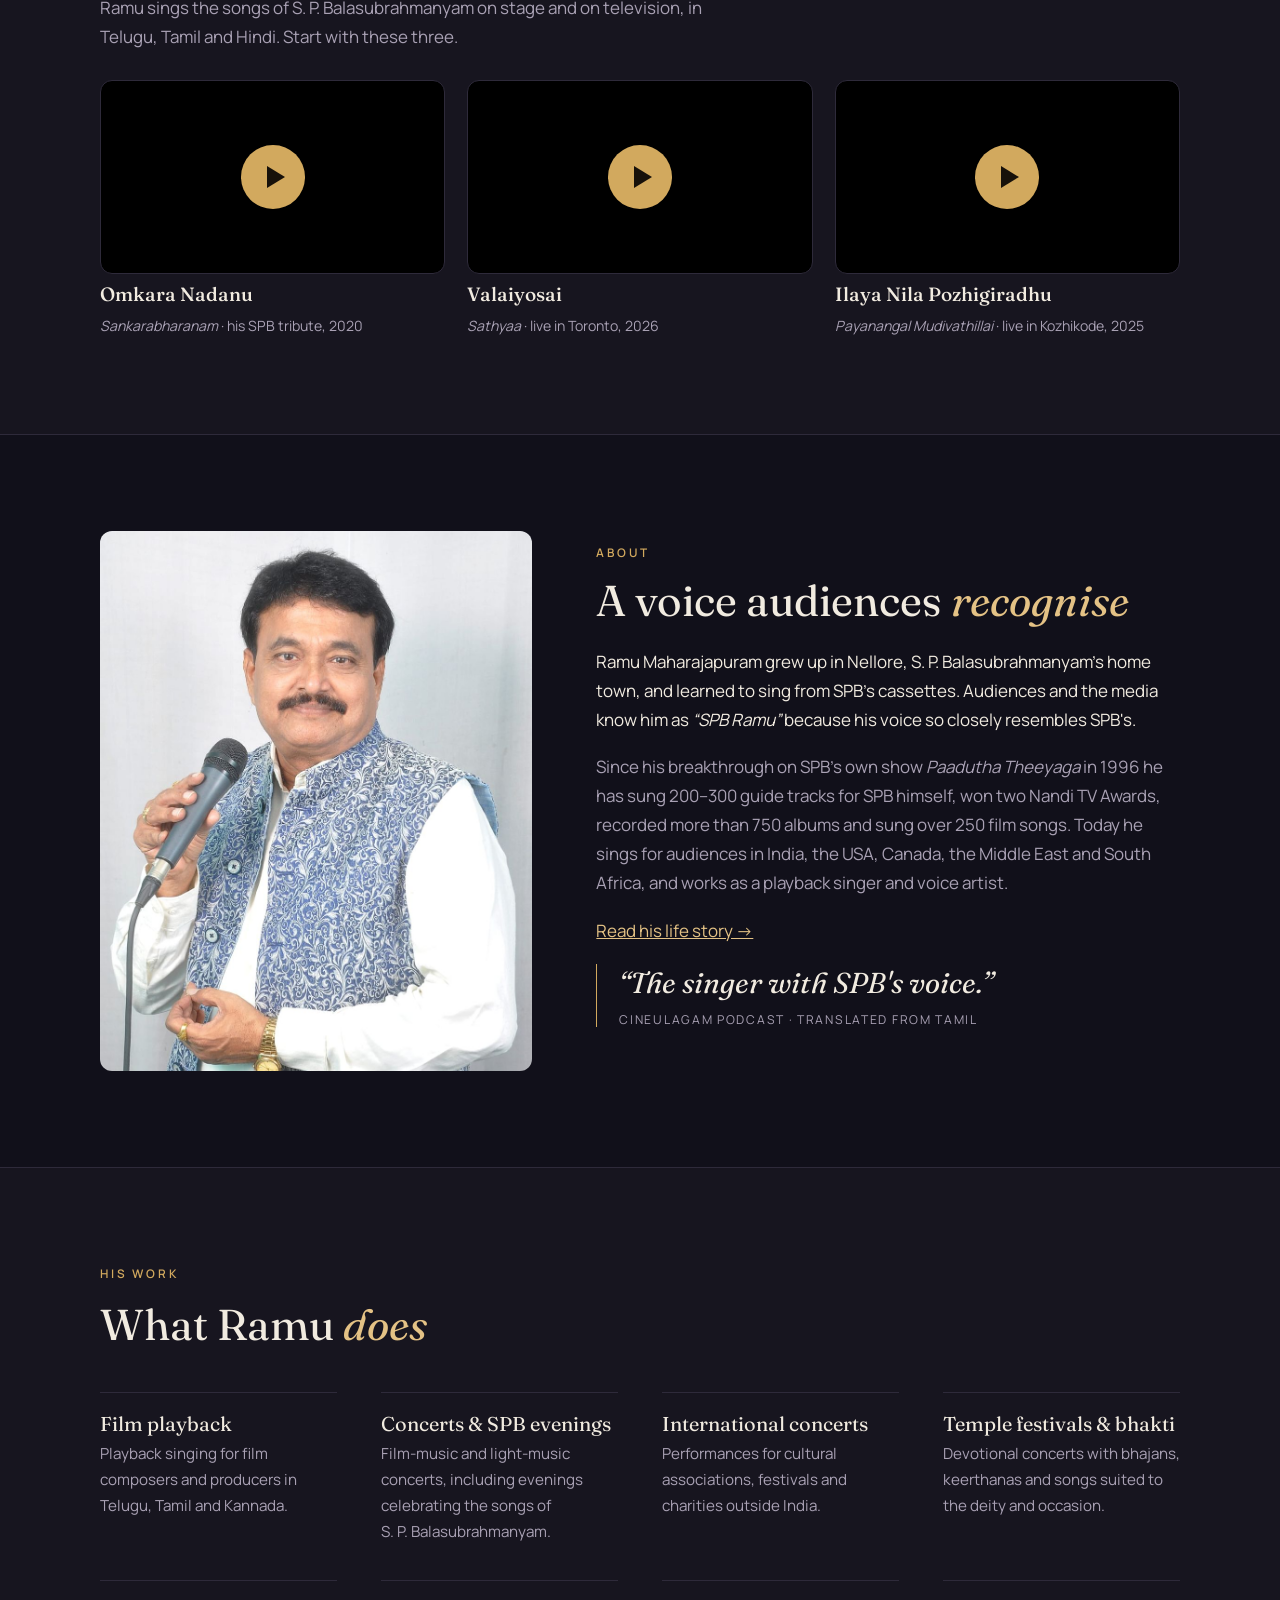
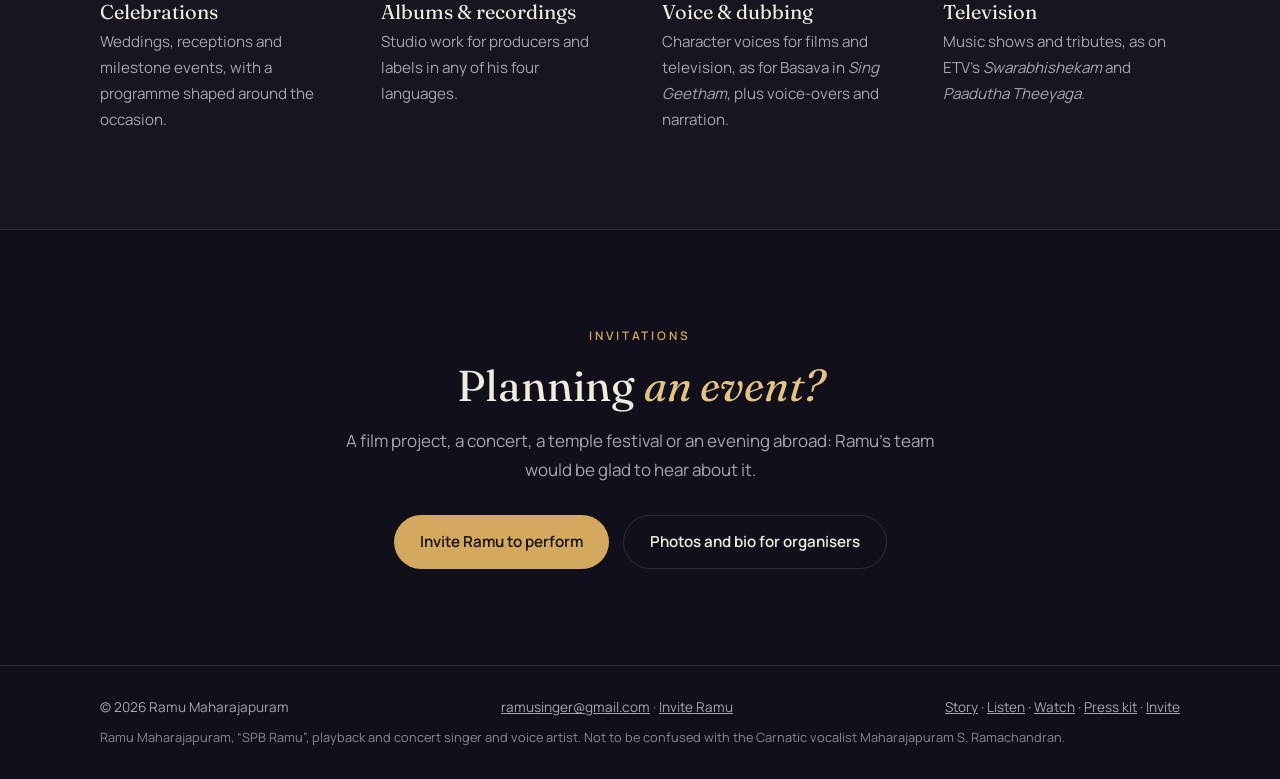
==== commit 9c6d8b80: "Latest social posts 2026-11-07" ====
--- a/docs/index.html
+++ b/docs/index.html
@@ -115,7 +115,7 @@
         <div class="social-follow"><a class="btn quiet small" href="listen/">All songs →</a><a class="btn quiet small" href="https://www.instagram.com/ramu_maharajapuram/" target="_blank" rel="noopener">Instagram ↗</a><a class="btn quiet small" href="https://www.facebook.com/1462245236964183" target="_blank" rel="noopener">Facebook ↗</a></div>
       </div>
       <div class="new-grid">
-        <a class="new-card" href="https://www.instagram.com/p/DfQqwRpjgiJ/" target="_blank" rel="noopener" data-embed="https://www.instagram.com/p/DfQqwRpjgiJ/embed/" data-where="Instagram"><span class="new-thumb" style="background-image:url(media/social/ig_18115477001173140.jpg)"><span class="new-kind">Post</span></span><span class="new-title">Thanks to Seattle Sankara Nethralaya for the wonderful event</span><span class="new-meta">Instagram · 3 Nov 2026</span></a><a class="new-card" href="https://www.facebook.com/reel/1745074573271025/" target="_blank" rel="noopener"><span class="new-thumb" style="background-image:url(/media/news/fb_122097272139517415.jpg)"><span class="new-kind">News</span></span><span class="new-title">Singing SPB melodies in Tamil and Telugu</span><span class="new-meta">17 Oct 2026</span></a><a class="new-card" href="https://www.facebook.com/122097271893517415/posts/122097302925517415" target="_blank" rel="noopener"><span class="new-thumb" style="background-image:url(/media/news/fb_122097302925517415.jpg)"><span class="new-kind">News</span></span><span class="new-title">Om Parameswari Devi Namaha</span><span class="new-meta">17 Oct 2026</span></a><a class="new-card" href="listen/#v=oCViKY8ItSA"><span class="new-thumb" style="background-image:url(https://i.ytimg.com/vi/oCViKY8ItSA/hqdefault.jpg)"><span class="new-kind">Song</span><span class="latest-play"></span></span><span class="new-title">Idam Maarum Nerame (Reprise)</span><span class="new-meta">Kasthuri Veedu · 26 Sep 2026</span></a><a class="new-card" href="https://www.instagram.com/reel/Dbwje9szt2V/" target="_blank" rel="noopener" data-embed="https://www.instagram.com/reel/Dbwje9szt2V/embed/" data-where="Instagram"><span class="new-thumb" style="background-image:url(media/social/ig_18096406175028580.jpg)"><span class="new-kind">Post</span><span class="latest-play"></span></span><span class="new-title">A video on Instagram</span><span class="new-meta">Instagram · 8 Aug 2026</span></a><a class="new-card" href="https://www.instagram.com/reel/DbEk4ZHMzhq/" target="_blank" rel="noopener" data-embed="https://www.instagram.com/reel/DbEk4ZHMzhq/embed/" data-where="Instagram"><span class="new-thumb" style="background-image:url(media/social/ig_17890402587604595.jpg)"><span class="new-kind">Post</span><span class="latest-play"></span></span><span class="new-title">Ramu Maharajapuram performs Valai Osai in Canada</span><span class="new-meta">Instagram · 21 Jul 2026</span></a>
+        <a class="new-card" href="https://www.instagram.com/reel/DfaMuloss0H/" target="_blank" rel="noopener" data-embed="https://www.instagram.com/reel/DfaMuloss0H/embed/" data-where="Instagram"><span class="new-thumb" style="background-image:url(media/social/ig_18121287263082212.jpg)"><span class="new-kind">Post</span><span class="latest-play"></span></span><span class="new-title">A video on Instagram</span><span class="new-meta">Instagram · 6 Nov 2026</span></a><a class="new-card" href="https://www.instagram.com/p/DfQqwRpjgiJ/" target="_blank" rel="noopener" data-embed="https://www.instagram.com/p/DfQqwRpjgiJ/embed/" data-where="Instagram"><span class="new-thumb" style="background-image:url(media/social/ig_18115477001173140.jpg)"><span class="new-kind">Post</span></span><span class="new-title">Thanks to Seattle Sankara Nethralaya for the wonderful event</span><span class="new-meta">Instagram · 3 Nov 2026</span></a><a class="new-card" href="https://www.facebook.com/reel/1745074573271025/" target="_blank" rel="noopener"><span class="new-thumb" style="background-image:url(/media/news/fb_122097272139517415.jpg)"><span class="new-kind">News</span></span><span class="new-title">Singing SPB melodies in Tamil and Telugu</span><span class="new-meta">17 Oct 2026</span></a><a class="new-card" href="https://www.facebook.com/122097271893517415/posts/122097302925517415" target="_blank" rel="noopener"><span class="new-thumb" style="background-image:url(/media/news/fb_122097302925517415.jpg)"><span class="new-kind">News</span></span><span class="new-title">Om Parameswari Devi Namaha</span><span class="new-meta">17 Oct 2026</span></a><a class="new-card" href="listen/#v=oCViKY8ItSA"><span class="new-thumb" style="background-image:url(https://i.ytimg.com/vi/oCViKY8ItSA/hqdefault.jpg)"><span class="new-kind">Song</span><span class="latest-play"></span></span><span class="new-title">Idam Maarum Nerame (Reprise)</span><span class="new-meta">Kasthuri Veedu · 26 Sep 2026</span></a><a class="new-card" href="https://www.instagram.com/reel/Dbwje9szt2V/" target="_blank" rel="noopener" data-embed="https://www.instagram.com/reel/Dbwje9szt2V/embed/" data-where="Instagram"><span class="new-thumb" style="background-image:url(media/social/ig_18096406175028580.jpg)"><span class="new-kind">Post</span><span class="latest-play"></span></span><span class="new-title">A video on Instagram</span><span class="new-meta">Instagram · 8 Aug 2026</span></a>
       </div>
     </div>
     <dialog class="social-player" id="social-player" aria-label="Post">
